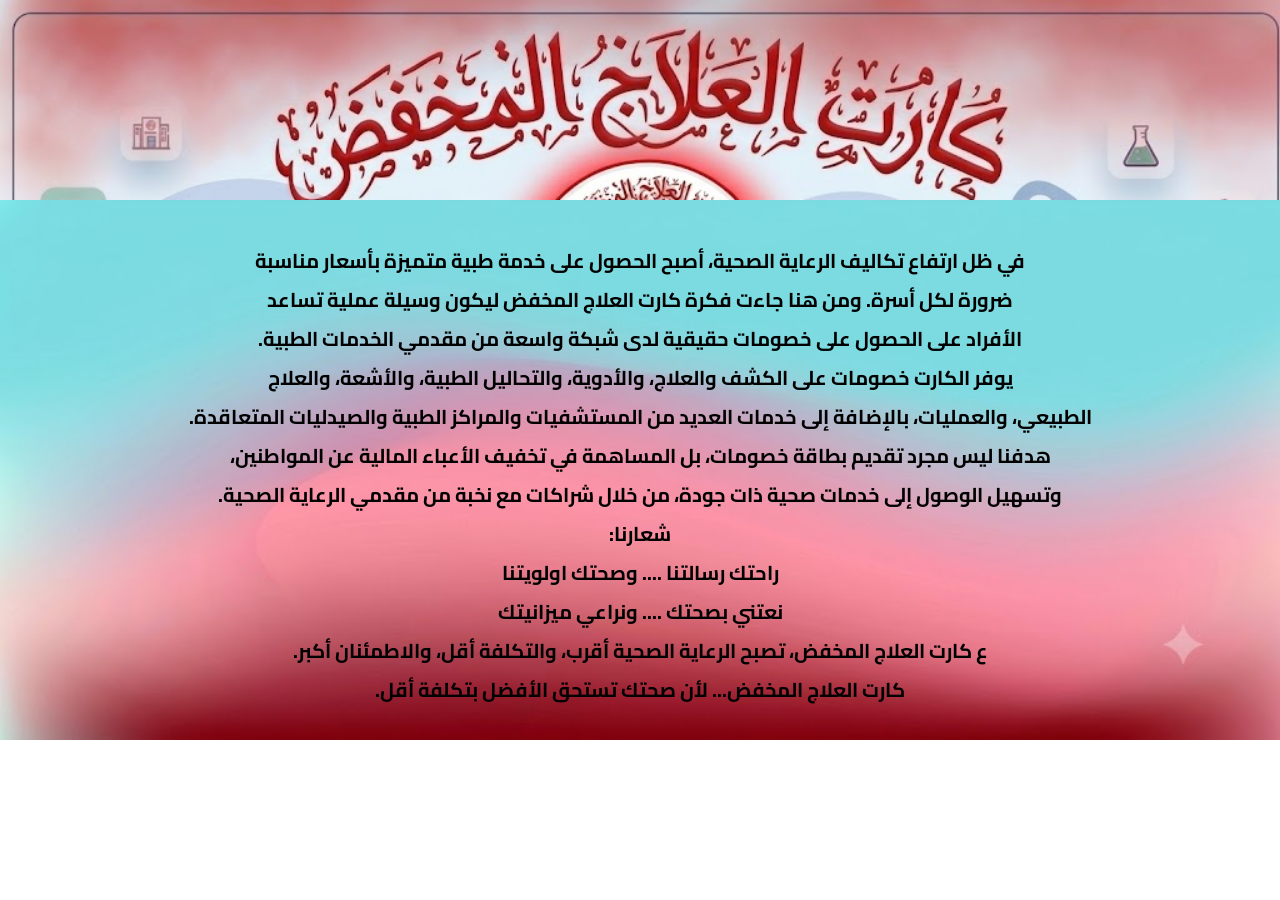
==== index.html @ eeee1537 "first commit" ====
<!DOCTYPE html>
<html lang="ar" dir="rtl">
<head>
    <meta charset="UTF-8">
    <meta name="viewport" content="width=device-width, initial-scale=1.0">
    <title>كارت الصحه</title>
    <link rel="preconnect" href="https://fonts.googleapis.com">
<link rel="preconnect" href="https://fonts.gstatic.com" crossorigin>
<link href="https://fonts.googleapis.com/css2?family=Cairo:wght@200..1000&display=swap" rel="stylesheet">
    <link rel="stylesheet" href="c.css">
   
</head>
<body>
    <section class="s">
      
    </section>
   
    <section class="k">
      <h2>في ظل ارتفاع تكاليف الرعاية الصحية، أصبح الحصول على خدمة طبية متميزة بأسعار مناسبة </h2>
    <h2>ضرورة لكل أسرة. ومن هنا جاءت فكرة كارت العلاج المخفض ليكون وسيلة عملية تساعد </h2>
    <h2>الأفراد على الحصول على خصومات حقيقية لدى شبكة واسعة من مقدمي الخدمات الطبية.</h2>
    <h2>يوفر الكارت خصومات على الكشف والعلاج، والأدوية، والتحاليل الطبية، والأشعة، والعلاج </h2>
    <h2>الطبيعي، والعمليات، بالإضافة إلى خدمات العديد من المستشفيات والمراكز الطبية والصيدليات المتعاقدة.</h2>
    <h2>هدفنا ليس مجرد تقديم بطاقة خصومات، بل المساهمة في تخفيف الأعباء المالية عن المواطنين، </h2>
    <h2>وتسهيل الوصول إلى خدمات صحية ذات جودة، من خلال شراكات مع نخبة من مقدمي الرعاية الصحية.</h2>
    <h2>شعارنا:</h2>
    <h2>راحتك رسالتنا .... وصحتك اولويتنا</h2>
    <h2>نعتني بصحتك .... ونراعي ميزانيتك </h2>
    <h2>ع كارت العلاج المخفض، تصبح الرعاية الصحية أقرب، والتكلفة أقل، والاطمئنان أكبر.</h2>
    <h2>كارت العلاج المخفض... لأن صحتك تستحق الأفضل بتكلفة أقل.</h2>
    </section>
</body>
</html>
---- c.css ----
*{
    margin: 0;
    padding: 0;
}

.s{
    background-image: url(WhatsApp\ Image\ 2026-07-08\ at\ 1.46.19\ PM.jpeg);
    background-size: cover;
    background-repeat: no-repeat;
    height: 200px;
}

.k{
    background-image: url(خلفية\ الموقع.jpg.jpeg);
    height: 500px;
    background-size: cover;
    background-repeat: no-repeat;
    background-position: center;
    padding-top: 40px;
}

h2{
    text-align: center;
    font-size: 20px;
    color: black;
    padding-top: 2px;
}

body {
  font-family: "Cairo", sans-serif;
  font-optical-sizing: auto;
  font-weight: weight;
  font-style: normal;
  font-variation-settings:
    "slnt" 0;
}
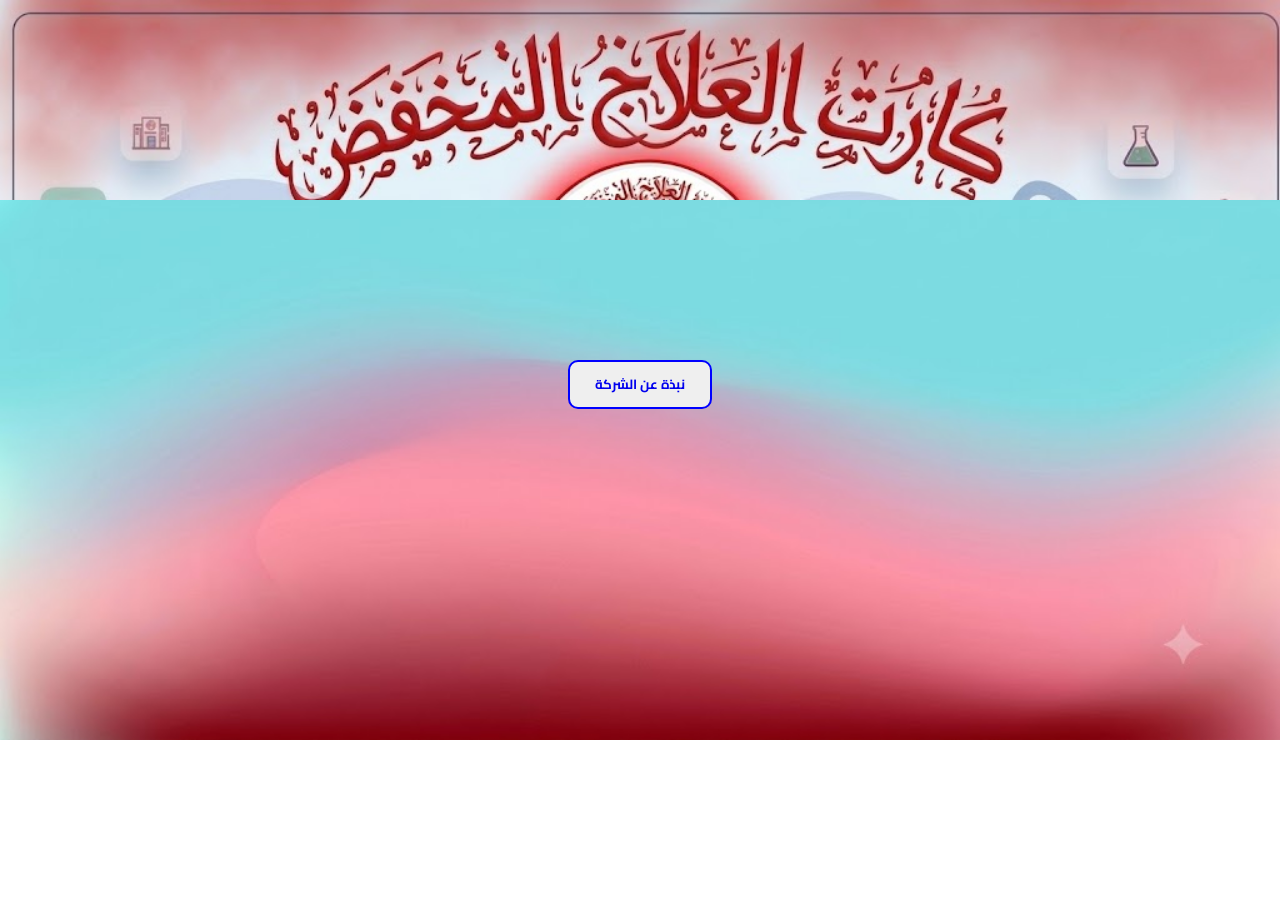
==== commit bb0c784d: "السيسي" ====
--- a/index.html
+++ b/index.html
@@ -3,7 +3,7 @@
 <head>
     <meta charset="UTF-8">
     <meta name="viewport" content="width=device-width, initial-scale=1.0">
-    <title>كارت الصحه</title>
+    <title>كارت العلاج المنخفض</title>
     <link rel="preconnect" href="https://fonts.googleapis.com">
 <link rel="preconnect" href="https://fonts.gstatic.com" crossorigin>
 <link href="https://fonts.googleapis.com/css2?family=Cairo:wght@200..1000&display=swap" rel="stylesheet">
@@ -16,18 +16,11 @@
     </section>
    
     <section class="k">
-      <h2>في ظل ارتفاع تكاليف الرعاية الصحية، أصبح الحصول على خدمة طبية متميزة بأسعار مناسبة </h2>
-    <h2>ضرورة لكل أسرة. ومن هنا جاءت فكرة كارت العلاج المخفض ليكون وسيلة عملية تساعد </h2>
-    <h2>الأفراد على الحصول على خصومات حقيقية لدى شبكة واسعة من مقدمي الخدمات الطبية.</h2>
-    <h2>يوفر الكارت خصومات على الكشف والعلاج، والأدوية، والتحاليل الطبية، والأشعة، والعلاج </h2>
-    <h2>الطبيعي، والعمليات، بالإضافة إلى خدمات العديد من المستشفيات والمراكز الطبية والصيدليات المتعاقدة.</h2>
-    <h2>هدفنا ليس مجرد تقديم بطاقة خصومات، بل المساهمة في تخفيف الأعباء المالية عن المواطنين، </h2>
-    <h2>وتسهيل الوصول إلى خدمات صحية ذات جودة، من خلال شراكات مع نخبة من مقدمي الرعاية الصحية.</h2>
-    <h2>شعارنا:</h2>
-    <h2>راحتك رسالتنا .... وصحتك اولويتنا</h2>
-    <h2>نعتني بصحتك .... ونراعي ميزانيتك </h2>
-    <h2>ع كارت العلاج المخفض، تصبح الرعاية الصحية أقرب، والتكلفة أقل، والاطمئنان أكبر.</h2>
-    <h2>كارت العلاج المخفض... لأن صحتك تستحق الأفضل بتكلفة أقل.</h2>
+        <center>
+       <button>
+       <a href="w.html" target="_blank"> <p class="e">نبذة عن الشركة</p></a>
+       </button>
+    </center>
     </section>
 </body>
 </html>
--- a/c.css
+++ b/c.css
@@ -33,4 +33,33 @@
   font-style: normal;
   font-variation-settings:
     "slnt" 0;
+}
+
+.e{
+padding: 10px 25px;
+transition: all 0.6s ease-in-out;
+}
+
+.e:hover{
+    color: red;
+    transform: scale(1.05);
+}
+
+a{
+    text-decoration: none;
+}
+
+button{
+    align-items: center;
+      font-family: "Cairo", sans-serif;
+  font-optical-sizing: auto;
+  font-weight: 700;
+  font-style: normal;
+  font-variation-settings:
+    "slnt" 0;
+
+    border-radius: 10px;
+    border: 2px solid blue;
+
+    margin-top: 120px;
 }
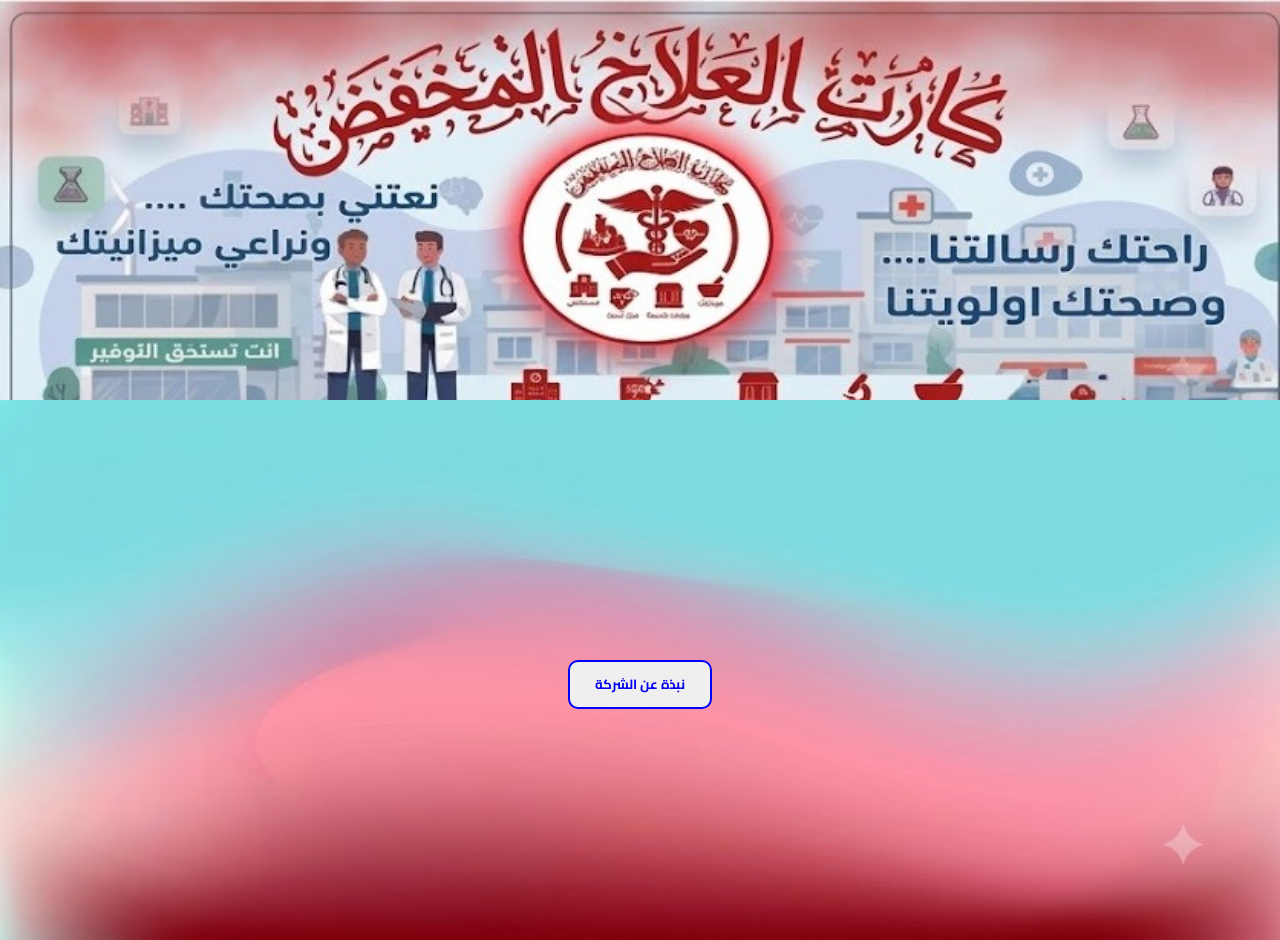
==== commit c29d08d6: "sffg" ====
--- a/index.html
+++ b/index.html
@@ -18,7 +18,7 @@
     <section class="k">
         <center>
        <button>
-       <a href="w.html" target="_blank"> <p class="e">نبذة عن الشركة</p></a>
+       <a href="w.html"> <p class="e">نبذة عن الشركة</p></a>
        </button>
     </center>
     </section>
--- a/c.css
+++ b/c.css
@@ -4,10 +4,10 @@
 }
 
 .s{
-    background-image: url(WhatsApp\ Image\ 2026-07-08\ at\ 1.46.19\ PM.jpeg);
+    background-image: url(WhatsApp\ Image\ 2026-07-08\ at\ 4.00.40\ PM.jpeg);
     background-size: cover;
     background-repeat: no-repeat;
-    height: 200px;
+    height: 400px;
 }
 
 .k{
@@ -61,5 +61,5 @@
     border-radius: 10px;
     border: 2px solid blue;
 
-    margin-top: 120px;
+    margin-top: 220px;
 }
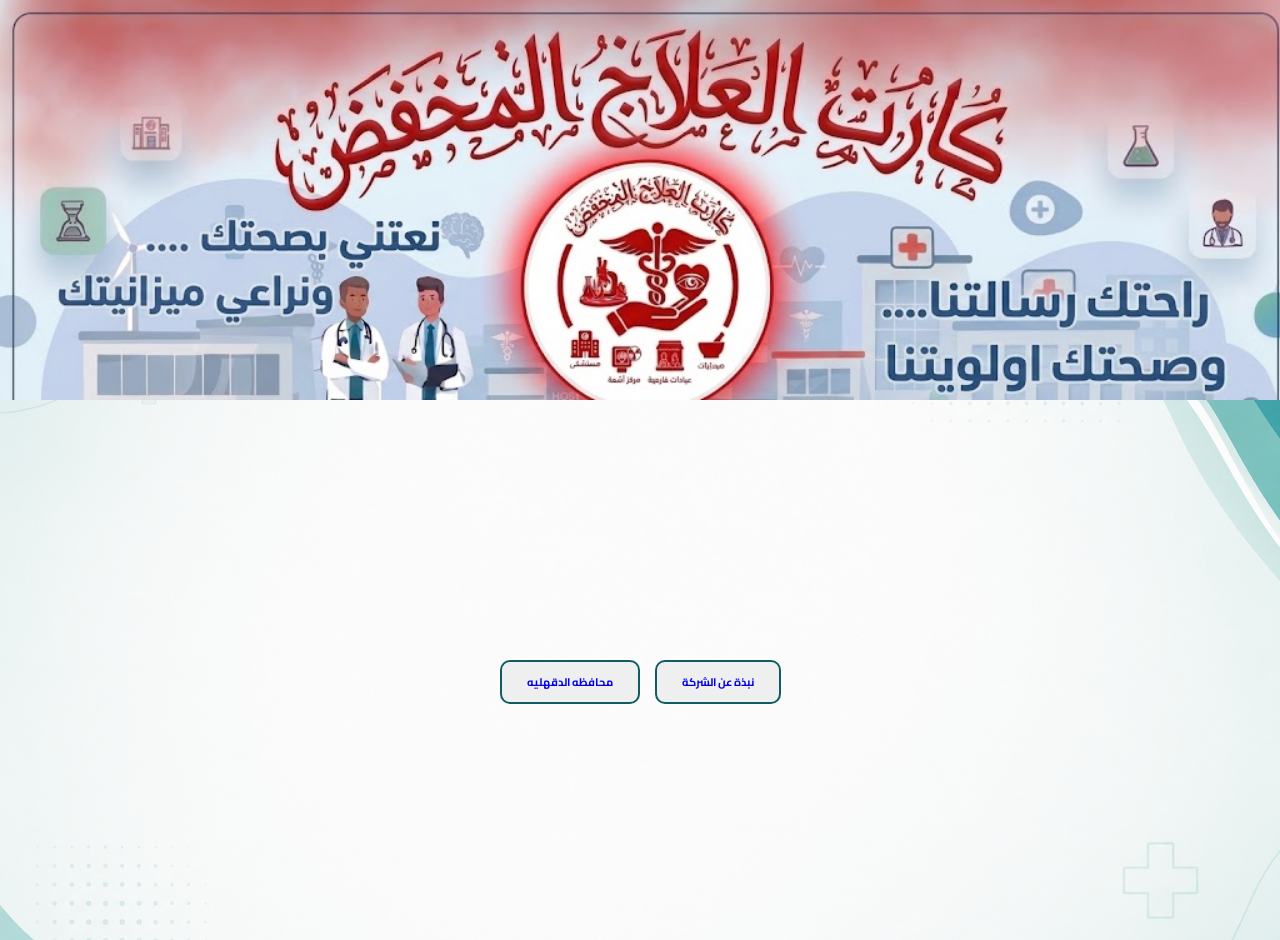
==== commit 681b5367: "fggnh" ====
--- a/index.html
+++ b/index.html
@@ -8,6 +8,7 @@
 <link rel="preconnect" href="https://fonts.gstatic.com" crossorigin>
 <link href="https://fonts.googleapis.com/css2?family=Cairo:wght@200..1000&display=swap" rel="stylesheet">
     <link rel="stylesheet" href="c.css">
+    <link rel="shortcut icon" href="WhatsApp_Image_2026-07-04_at_2.00.04_PM-removebg-preview.png" type="image/x-icon">
    
 </head>
 <body>
@@ -16,11 +17,15 @@
     </section>
    
     <section class="k">
-        <center>
+        <section class="aa">
+
        <button>
        <a href="w.html"> <p class="e">نبذة عن الشركة</p></a>
        </button>
-    </center>
+         <button>
+       <a href="ff.html"> <p class="e">محافظه الدقهليه</p></a>
+       </button>
+    </section>
     </section>
 </body>
 </html>
--- a/c.css
+++ b/c.css
@@ -4,19 +4,55 @@
 }
 
 .s{
-    background-image: url(WhatsApp\ Image\ 2026-07-08\ at\ 4.00.40\ PM.jpeg);
+    background-image: url(WhatsApp\ Image\ 2026-07-08\ at\ 1.46.19\ PM.jpeg);
     background-size: cover;
     background-repeat: no-repeat;
     height: 400px;
 }
 
+nav{
+    padding: 10px 15px;
+    
+    background: #0F5C63;
+    display: flex;
+    align-items: center;
+    
+    justify-content: space-between;
+    box-shadow: 0 4px 12px rgba(0,0,0,.15);
+    
+}
+
+.ggh{
+transition: all 0.6s ease-in-out;
+color: white;
+}
+
+ul{
+    list-style: none;
+    display: flex;
+    gap: 40px;
+    
+}
+
+.ggh:hover{
+    color: red;
+    transform: scale(1.05);
+}
+
 .k{
-    background-image: url(خلفية\ الموقع.jpg.jpeg);
+    background-image: url(ChatGPT\ Image\ 9\ يوليو\ 2026،\ 04_02_59\ م.png);
     height: 500px;
     background-size: cover;
     background-repeat: no-repeat;
     background-position: center;
     padding-top: 40px;
+}
+
+.aa{
+    justify-content: center;
+    display: flex;
+    
+    gap: 15px;
 }
 
 h2{
@@ -43,6 +79,7 @@
 .e:hover{
     color: red;
     transform: scale(1.05);
+    
 }
 
 a{
@@ -57,9 +94,9 @@
   font-style: normal;
   font-variation-settings:
     "slnt" 0;
-
+    font-size: 11px;
     border-radius: 10px;
-    border: 2px solid blue;
+    border: 2px solid #0F5C63;
 
     margin-top: 220px;
 }
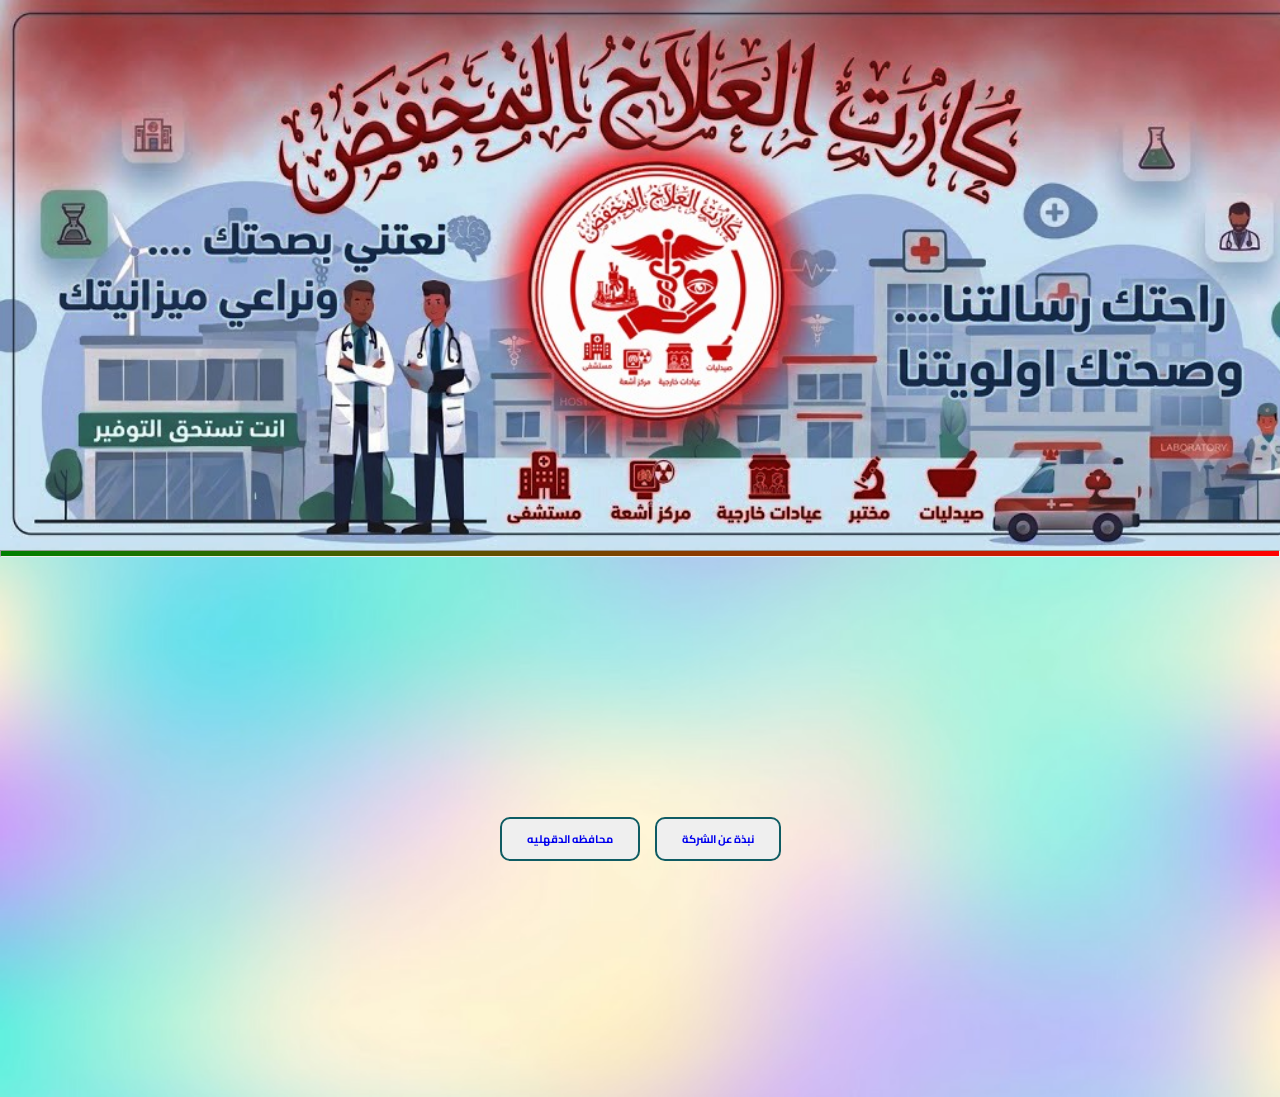
==== commit 8aa1328f: "fffggtg" ====
--- a/index.html
+++ b/index.html
@@ -15,6 +15,7 @@
     <section class="s">
       
     </section>
+    <hr class="popo">
    
     <section class="k">
         <section class="aa">
--- a/c.css
+++ b/c.css
@@ -4,10 +4,10 @@
 }
 
 .s{
-    background-image: url(WhatsApp\ Image\ 2026-07-08\ at\ 1.46.19\ PM.jpeg);
+    background-image: url(WhatsApp\ Image\ 2026-07-09\ at\ 5.29.59\ PM.jpeg);
     background-size: cover;
     background-repeat: no-repeat;
-    height: 400px;
+    height: 550px;
 }
 
 nav{
@@ -40,7 +40,7 @@
 }
 
 .k{
-    background-image: url(ChatGPT\ Image\ 9\ يوليو\ 2026،\ 04_02_59\ م.png);
+    background-image: url(WhatsApp\ Image\ 2026-07-09\ at\ 5.32.21\ PM.jpeg);
     height: 500px;
     background-size: cover;
     background-repeat: no-repeat;
@@ -99,4 +99,22 @@
     border: 2px solid #0F5C63;
 
     margin-top: 220px;
+}
+
+.ff {
+    margin-top: 5px;
+    justify-content: center;
+
+}
+
+.l{
+    display: grid;
+    grid-template-columns: repeat(3,1fr);
+    gap: 25px;
+    margin-top: 135px;
+}
+
+.popo{
+    background:linear-gradient(to left, red, green);
+    height: 5px;
 }
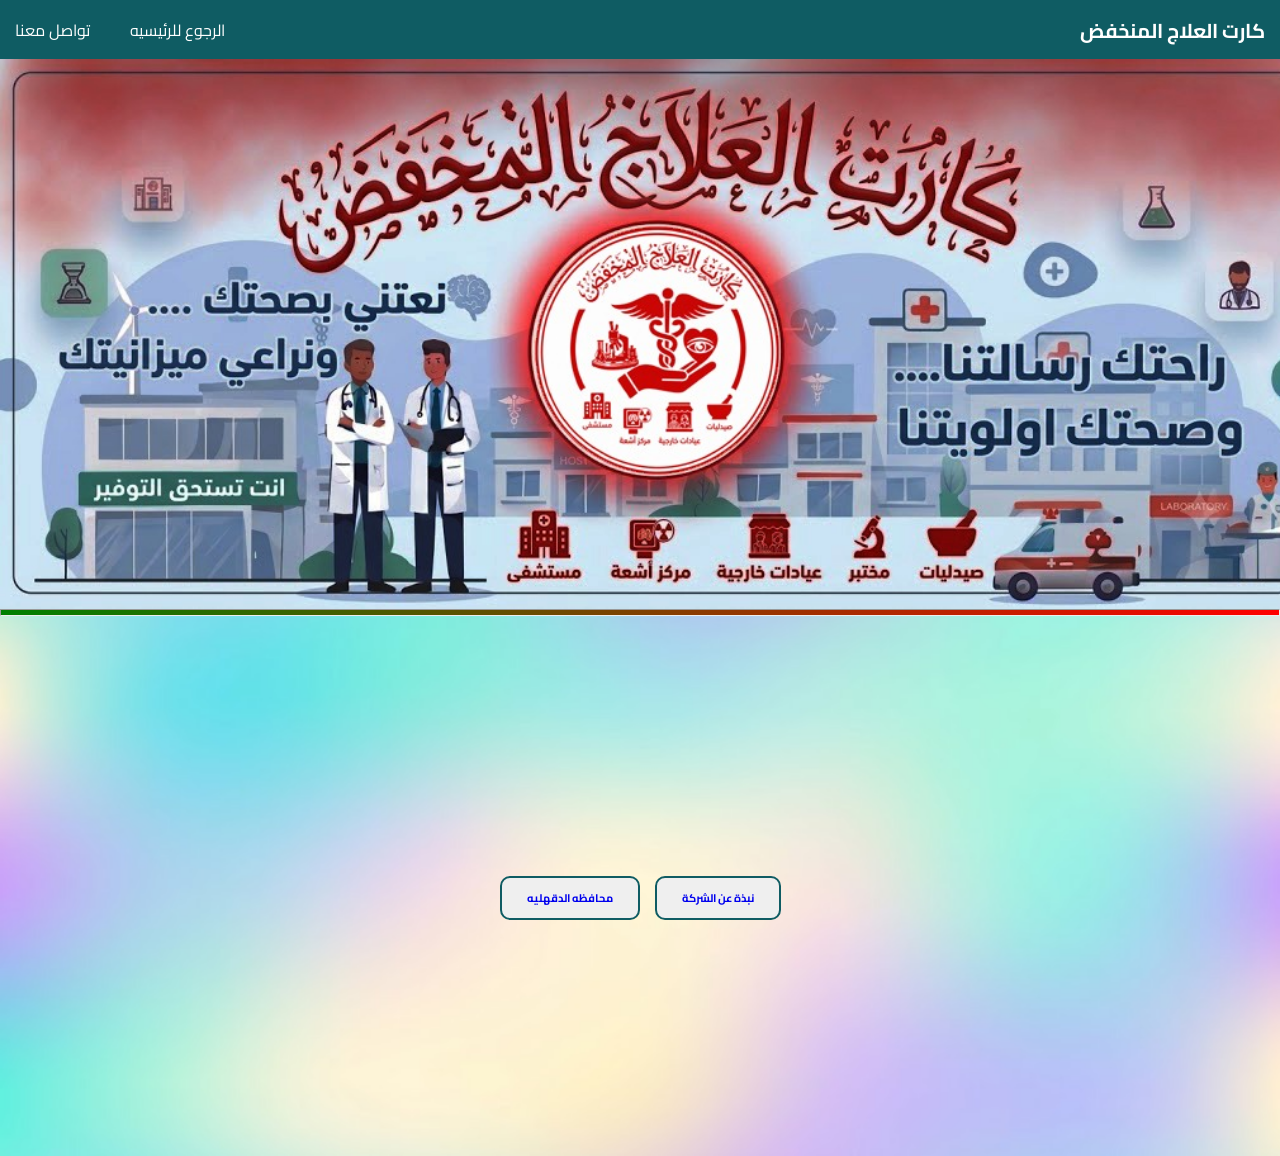
==== commit a550ca03: "adham" ====
--- a/index.html
+++ b/index.html
@@ -11,13 +11,22 @@
     <link rel="shortcut icon" href="WhatsApp_Image_2026-07-04_at_2.00.04_PM-removebg-preview.png" type="image/x-icon">
    
 </head>
+<header>
+     <nav>
+        <h2 style="color: white;">كارت العلاج المنخفض</h2>
+        <ul>
+            <li><a class="ggh" href="#ssd" >الرجوع للرئيسيه</a></li>
+            <li><a class="ggh" href="">تواصل معنا</a></li>
+        </ul>
+    </nav>
+</header>
 <body>
     <section class="s">
       
     </section>
     <hr class="popo">
    
-    <section class="k">
+    <section class="k" id="ssd">
         <section class="aa">
 
        <button>
--- a/c.css
+++ b/c.css
@@ -36,7 +36,7 @@
 
 .ggh:hover{
     color: red;
-    transform: scale(1.05);
+    /* transform: scale(1.05); */
 }
 
 .k{
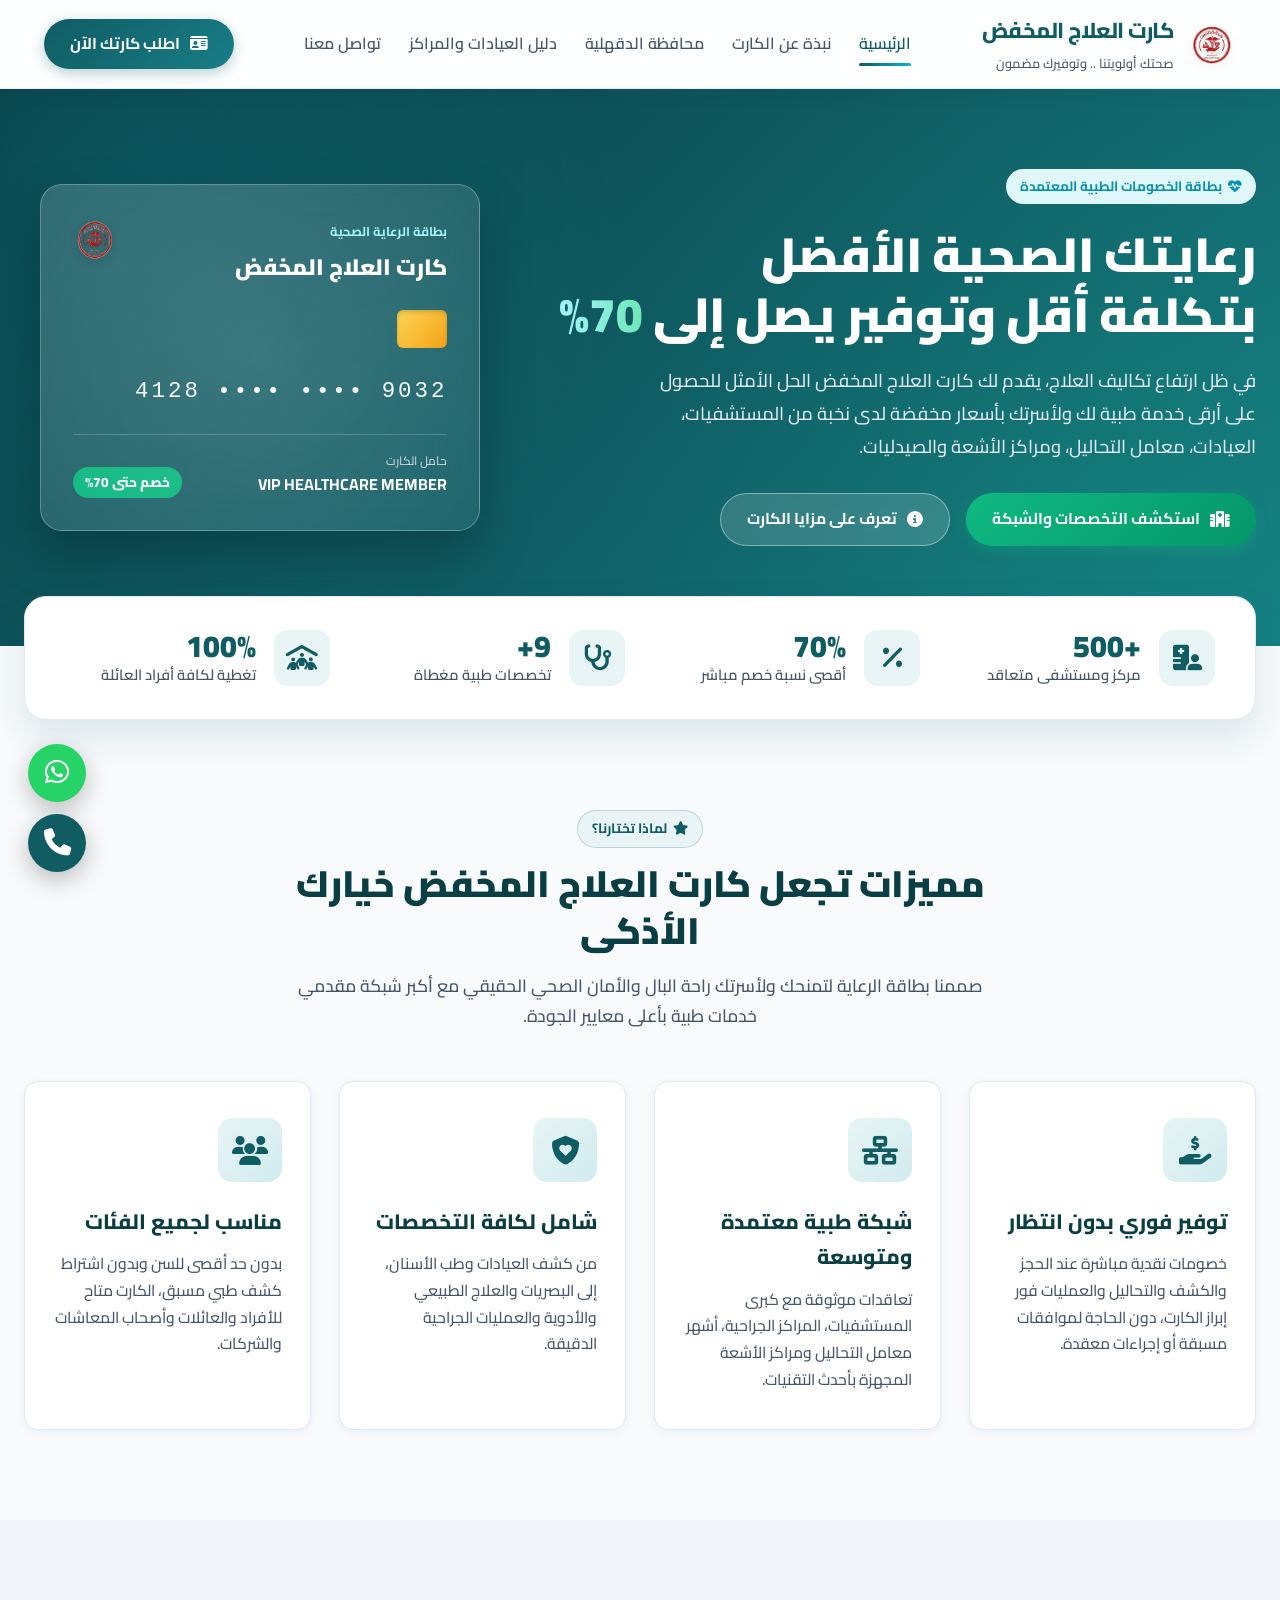
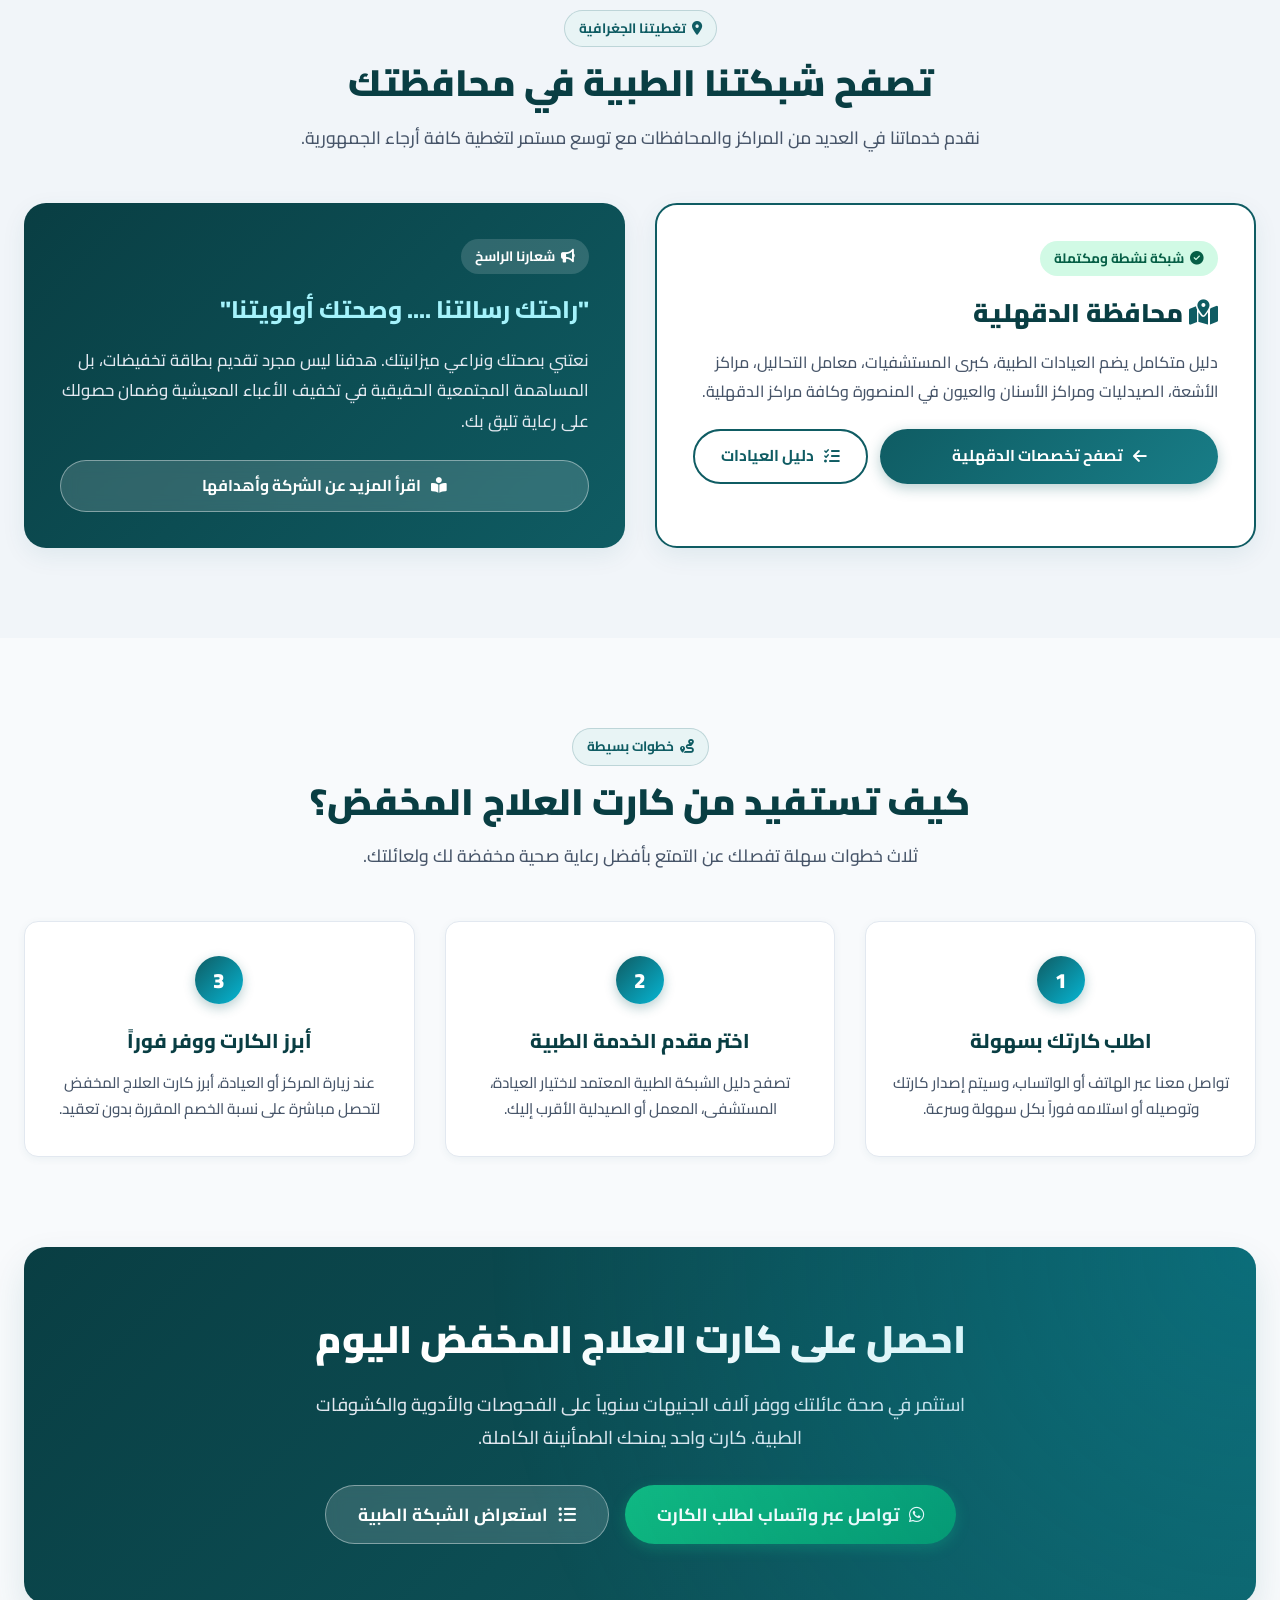
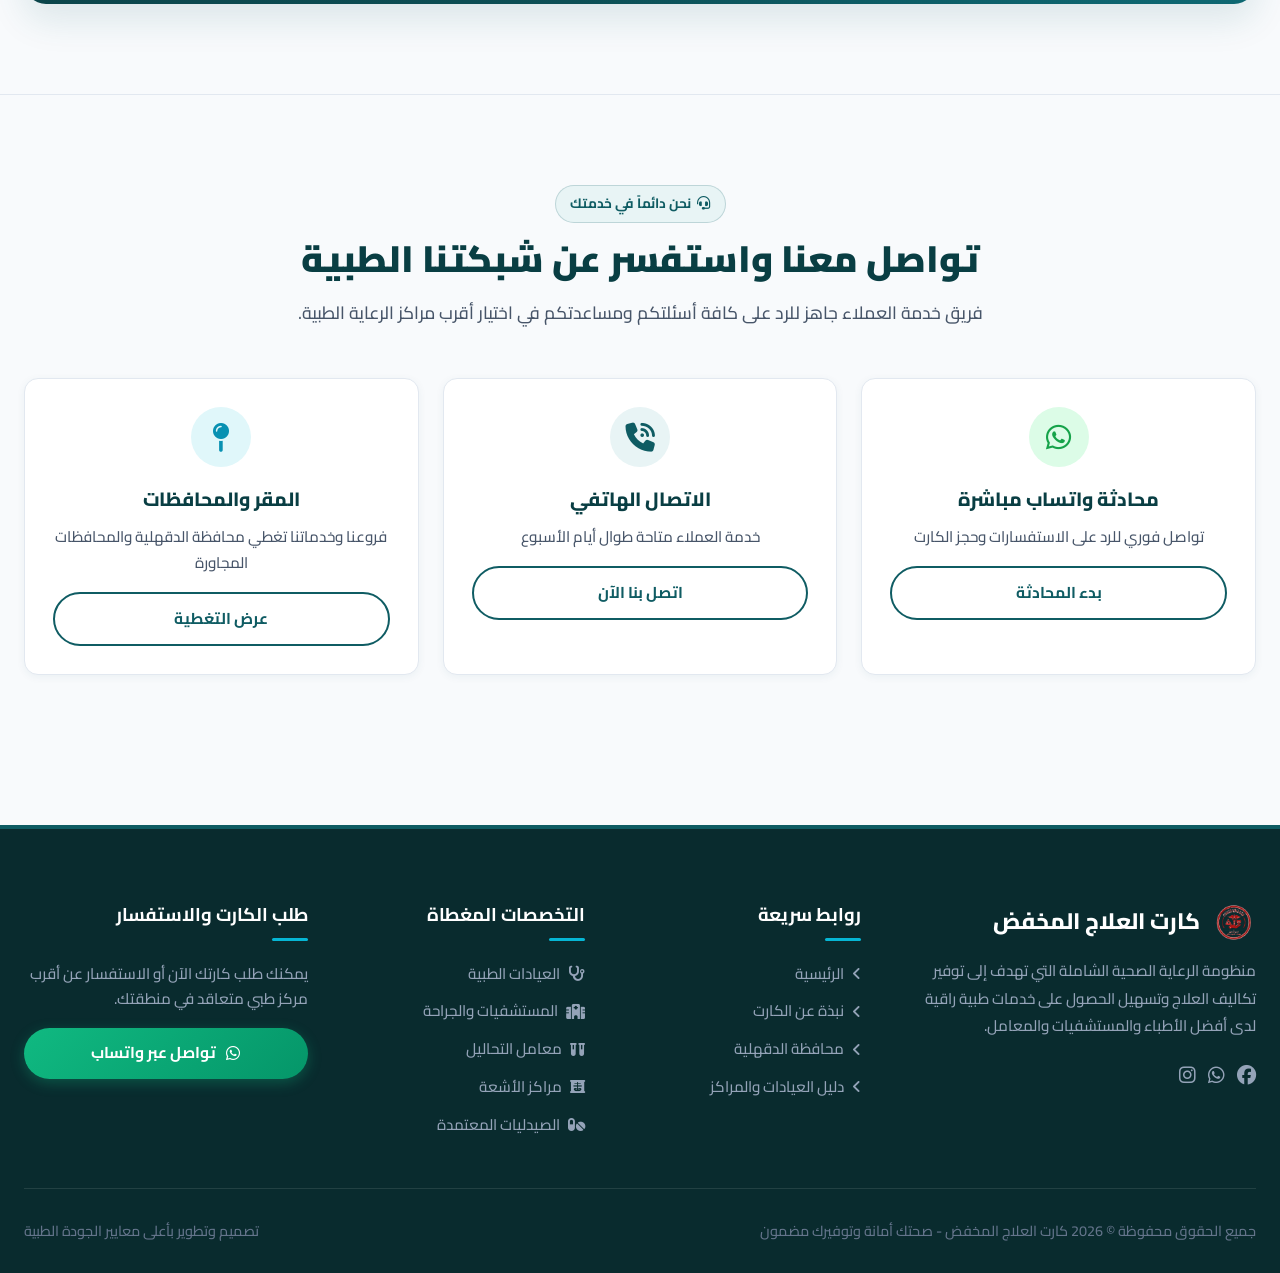
==== commit 9a813607: "SAD" ====
--- a/index.html
+++ b/index.html
@@ -3,39 +3,397 @@
 <head>
     <meta charset="UTF-8">
     <meta name="viewport" content="width=device-width, initial-scale=1.0">
-    <title>كارت العلاج المنخفض</title>
+    <title>كارت العلاج المخفض | بطاقة الخصومات والرعاية الطبية الشاملة</title>
+    <meta name="description" content="كارت العلاج المخفض يوفر لك ولأسرتك خصومات طبية حقيقية تصل إلى 70% في المستشفيات والعيادات ومعامل التحاليل ومراكز الأشعة والصيدليات.">
+    
+    <!-- Google Fonts: Cairo -->
     <link rel="preconnect" href="https://fonts.googleapis.com">
-<link rel="preconnect" href="https://fonts.gstatic.com" crossorigin>
-<link href="https://fonts.googleapis.com/css2?family=Cairo:wght@200..1000&display=swap" rel="stylesheet">
+    <link rel="preconnect" href="https://fonts.gstatic.com" crossorigin>
+    <link href="https://fonts.googleapis.com/css2?family=Cairo:wght@400;500;600;700;800;900&display=swap" rel="stylesheet">
+    
+    <!-- Font Awesome Icons -->
+    <link rel="stylesheet" href="https://cdnjs.cloudflare.com/ajax/libs/font-awesome/6.5.1/css/all.min.css">
+    
+    <!-- Custom Design System -->
     <link rel="stylesheet" href="c.css">
-    <link rel="shortcut icon" href="WhatsApp_Image_2026-07-04_at_2.00.04_PM-removebg-preview.png" type="image/x-icon">
-   
+    <link rel="shortcut icon" href="WhatsApp_Image_2026-07-04_at_2.00.04_PM-removebg-preview.png" type="image/png">
 </head>
-<header>
-     <nav>
-        <h2 style="color: white;">كارت العلاج المنخفض</h2>
-        <ul>
-            <li><a class="ggh" href="#ssd" >الرجوع للرئيسيه</a></li>
-            <li><a class="ggh" href="">تواصل معنا</a></li>
-        </ul>
-    </nav>
-</header>
 <body>
-    <section class="s">
-      
-    </section>
-    <hr class="popo">
-   
-    <section class="k" id="ssd">
-        <section class="aa">
-
-       <button>
-       <a href="w.html"> <p class="e">نبذة عن الشركة</p></a>
-       </button>
-         <button>
-       <a href="ff.html"> <p class="e">محافظه الدقهليه</p></a>
-       </button>
-    </section>
-    </section>
+
+    <!-- Header & Navigation -->
+    <header>
+        <nav>
+            <a href="index.html" class="brand-wrapper">
+                <img src="WhatsApp_Image_2026-07-04_at_2.00.04_PM-removebg-preview.png" alt="شعار كارت العلاج المخفض" class="brand-logo">
+                <div>
+                    <h1 class="brand-title">كارت العلاج المخفض</h1>
+                    <span class="brand-subtitle">صحتك أولويتنا .. وتوفيرك مضمون</span>
+                </div>
+            </a>
+            
+            <ul class="nav-links">
+                <li><a class="nav-link active" href="index.html">الرئيسية</a></li>
+                <li><a class="nav-link" href="w.html">نبذة عن الكارت</a></li>
+                <li><a class="nav-link" href="ff.html">محافظة الدقهلية</a></li>
+                <li><a class="nav-link" href="rr.html">دليل العيادات والمراكز</a></li>
+                <li><a class="nav-link" href="#contact">تواصل معنا</a></li>
+            </ul>
+
+            <div class="nav-actions">
+                <a href="#order" class="btn btn-primary">
+                    <i class="fa-solid fa-id-card"></i> اطلب كارتك الآن
+                </a>
+            </div>
+        </nav>
+    </header>
+
+    <!-- Hero Section -->
+    <section class="hero-section">
+        <div class="hero-container">
+            <div class="hero-content">
+                <span class="badge badge-accent">
+                    <i class="fa-solid fa-heart-pulse"></i> بطاقة الخصومات الطبية المعتمدة
+                </span>
+                <h1 class="hero-title">
+                    رعايتك الصحية الأفضل<br>
+                    بتكلفة أقل وتوفير يصل إلى <span>70%</span>
+                </h1>
+                <p class="hero-desc">
+                    في ظل ارتفاع تكاليف العلاج، يقدم لك كارت العلاج المخفض الحل الأمثل للحصول على أرقى خدمة طبية لك ولأسرتك بأسعار مخفضة لدى نخبة من المستشفيات، العيادات، معامل التحاليل، ومراكز الأشعة والصيدليات.
+                </p>
+                <div class="hero-actions">
+                    <a href="ff.html" class="btn btn-accent">
+                        <i class="fa-solid fa-hospital"></i> استكشف التخصصات والشبكة
+                    </a>
+                    <a href="w.html" class="btn btn-outline-light">
+                        <i class="fa-solid fa-circle-info"></i> تعرف على مزايا الكارت
+                    </a>
+                </div>
+            </div>
+
+            <!-- Card Visual Mockup -->
+            <div class="hero-card-preview">
+                <div class="card-mockup">
+                    <div class="card-mockup-header">
+                        <div>
+                            <span style="font-size: 0.8rem; color: #A5F3FC; font-weight: 700;">بطاقة الرعاية الصحية</span>
+                            <h3 style="font-size: 1.4rem; color: #FFFFFF; font-weight: 900; margin-top: 4px;">كارت العلاج المخفض</h3>
+                        </div>
+                        <img src="WhatsApp_Image_2026-07-04_at_2.00.04_PM-removebg-preview.png" style="width: 44px; height: 44px; filter: drop-shadow(0 2px 4px rgba(0,0,0,0.2));" alt="Logo">
+                    </div>
+                    <div class="card-chip"></div>
+                    <div class="card-mockup-number">
+                        <span>4128</span> <span>••••</span> <span>••••</span> <span>9032</span>
+                    </div>
+                    <div class="card-mockup-footer">
+                        <div>
+                            <span style="font-size: 0.75rem; color: #CBD5E1; display: block;">حامل الكارت</span>
+                            <span class="card-holder-name">VIP HEALTHCARE MEMBER</span>
+                        </div>
+                        <span class="card-discount-tag">خصم حتى 70%</span>
+                    </div>
+                </div>
+            </div>
+        </div>
+    </section>
+
+    <!-- Stats Banner -->
+    <section class="stats-section">
+        <div class="stats-container">
+            <div class="stat-item">
+                <div class="stat-icon"><i class="fa-solid fa-hospital-user"></i></div>
+                <div>
+                    <div class="stat-number">+500</div>
+                    <div class="stat-label">مركز ومستشفى متعاقد</div>
+                </div>
+            </div>
+            <div class="stat-item">
+                <div class="stat-icon"><i class="fa-solid fa-percent"></i></div>
+                <div>
+                    <div class="stat-number">70%</div>
+                    <div class="stat-label">أقصى نسبة خصم مباشر</div>
+                </div>
+            </div>
+            <div class="stat-item">
+                <div class="stat-icon"><i class="fa-solid fa-stethoscope"></i></div>
+                <div>
+                    <div class="stat-number">9+</div>
+                    <div class="stat-label">تخصصات طبية مغطاة</div>
+                </div>
+            </div>
+            <div class="stat-item">
+                <div class="stat-icon"><i class="fa-solid fa-people-roof"></i></div>
+                <div>
+                    <div class="stat-number">100%</div>
+                    <div class="stat-label">تغطية لكافة أفراد العائلة</div>
+                </div>
+            </div>
+        </div>
+    </section>
+
+    <!-- Features Section -->
+    <section class="section">
+        <div class="section-container">
+            <div class="section-header">
+                <span class="badge badge-teal"><i class="fa-solid fa-star"></i> لماذا تختارنا؟</span>
+                <h2 class="section-title">مميزات تجعل كارت العلاج المخفض خيارك الأذكى</h2>
+                <p class="section-subtitle">
+                    صممنا بطاقة الرعاية لتمنحك ولأسرتك راحة البال والأمان الصحي الحقيقي مع أكبر شبكة مقدمي خدمات طبية بأعلى معايير الجودة.
+                </p>
+            </div>
+
+            <div class="features-grid">
+                <div class="feature-card">
+                    <div class="feature-icon-wrapper"><i class="fa-solid fa-hand-holding-dollar"></i></div>
+                    <h3 class="feature-card-title">توفير فوري بدون انتظار</h3>
+                    <p class="feature-card-desc">
+                        خصومات نقدية مباشرة عند الحجز والكشف والتحاليل والعمليات فور إبراز الكارت، دون الحاجة لموافقات مسبقة أو إجراءات معقدة.
+                    </p>
+                </div>
+
+                <div class="feature-card">
+                    <div class="feature-icon-wrapper"><i class="fa-solid fa-network-wired"></i></div>
+                    <h3 class="feature-card-title">شبكة طبية معتمدة ومتوسعة</h3>
+                    <p class="feature-card-desc">
+                        تعاقدات موثوقة مع كبرى المستشفيات، المراكز الجراحية، أشهر معامل التحاليل ومراكز الأشعة المجهزة بأحدث التقنيات.
+                    </p>
+                </div>
+
+                <div class="feature-card">
+                    <div class="feature-icon-wrapper"><i class="fa-solid fa-shield-heart"></i></div>
+                    <h3 class="feature-card-title">شامل لكافة التخصصات</h3>
+                    <p class="feature-card-desc">
+                        من كشف العيادات وطب الأسنان، إلى البصريات والعلاج الطبيعي والأدوية والعمليات الجراحية الدقيقة.
+                    </p>
+                </div>
+
+                <div class="feature-card">
+                    <div class="feature-icon-wrapper"><i class="fa-solid fa-users"></i></div>
+                    <h3 class="feature-card-title">مناسب لجميع الفئات</h3>
+                    <p class="feature-card-desc">
+                        بدون حد أقصى للسن وبدون اشتراط كشف طبي مسبق، الكارت متاح للأفراد والعائلات وأصحاب المعاشات والشركات.
+                    </p>
+                </div>
+            </div>
+        </div>
+    </section>
+
+    <!-- Network / Governorate Section -->
+    <section class="section" style="background-color: #F1F5F9;">
+        <div class="section-container">
+            <div class="section-header">
+                <span class="badge badge-teal"><i class="fa-solid fa-location-dot"></i> تغطيتنا الجغرافية</span>
+                <h2 class="section-title">تصفح شبكتنا الطبية في محافظتك</h2>
+                <p class="section-subtitle">نقدم خدماتنا في العديد من المراكز والمحافظات مع توسع مستمر لتغطية كافة أرجاء الجمهورية.</p>
+            </div>
+
+            <div style="display: grid; grid-template-columns: repeat(auto-fit, minmax(320px, 1fr)); gap: 30px;">
+                <!-- Dakahlia Governorate Active Card -->
+                <div style="background: white; border-radius: var(--radius-lg); padding: 36px; border: 2px solid var(--primary); box-shadow: var(--shadow-md); position: relative;">
+                    <span class="badge badge-green" style="margin-bottom: 16px;"><i class="fa-solid fa-circle-check"></i> شبكة نشطة ومكتملة</span>
+                    <h3 style="font-size: 1.6rem; font-weight: 900; color: var(--primary-dark); margin-bottom: 12px;">
+                        <i class="fa-solid fa-map-location-dot" style="color: var(--primary);"></i> محافظة الدقهلية
+                    </h3>
+                    <p style="color: var(--text-secondary); margin-bottom: 24px; line-height: 1.8;">
+                        دليل متكامل يضم العيادات الطبية، كبرى المستشفيات، معامل التحاليل، مراكز الأشعة، الصيدليات ومراكز الأسنان والعيون في المنصورة وكافة مراكز الدقهلية.
+                    </p>
+                    <div style="display: flex; gap: 12px; flex-wrap: wrap;">
+                        <a href="ff.html" class="btn btn-primary" style="flex: 1;">
+                            <i class="fa-solid fa-arrow-left"></i> تصفح تخصصات الدقهلية
+                        </a>
+                        <a href="rr.html" class="btn btn-secondary">
+                            <i class="fa-solid fa-list-check"></i> دليل العيادات
+                        </a>
+                    </div>
+                </div>
+
+                <!-- Company Mission Quote Card -->
+                <div style="background: linear-gradient(135deg, var(--primary-dark), var(--primary)); color: white; border-radius: var(--radius-lg); padding: 36px; box-shadow: var(--shadow-md); display: flex; flex-direction: column; justify-content: space-between;">
+                    <div>
+                        <span class="badge badge-teal" style="background: rgba(255,255,255,0.15); color: white; border: none; margin-bottom: 16px;">
+                            <i class="fa-solid fa-bullhorn"></i> شعارنا الراسخ
+                        </span>
+                        <h3 style="font-size: 1.5rem; font-weight: 800; color: #A5F3FC; margin-bottom: 14px;">
+                            "راحتك رسالتنا .... وصحتك أولويتنا"
+                        </h3>
+                        <p style="color: #E2E8F0; font-size: 1.05rem; line-height: 1.8;">
+                            نعتني بصحتك ونراعي ميزانيتك. هدفنا ليس مجرد تقديم بطاقة تخفيضات، بل المساهمة المجتمعية الحقيقية في تخفيف الأعباء المعيشية وضمان حصولك على رعاية تليق بك.
+                        </p>
+                    </div>
+                    <div style="margin-top: 24px;">
+                        <a href="w.html" class="btn btn-outline-light" style="width: 100%;">
+                            <i class="fa-solid fa-book-open-reader"></i> اقرأ المزيد عن الشركة وأهدافها
+                        </a>
+                    </div>
+                </div>
+            </div>
+        </div>
+    </section>
+
+    <!-- How It Works Section -->
+    <section class="section">
+        <div class="section-container">
+            <div class="section-header">
+                <span class="badge badge-teal"><i class="fa-solid fa-route"></i> خطوات بسيطة</span>
+                <h2 class="section-title">كيف تستفيد من كارت العلاج المخفض؟</h2>
+                <p class="section-subtitle">ثلاث خطوات سهلة تفصلك عن التمتع بأفضل رعاية صحية مخفضة لك ولعائلتك.</p>
+            </div>
+
+            <div class="steps-grid">
+                <div class="step-card">
+                    <div class="step-badge">1</div>
+                    <h3 class="step-title">اطلب كارتك بسهولة</h3>
+                    <p class="step-desc">تواصل معنا عبر الهاتف أو الواتساب، وسيتم إصدار كارتك وتوصيله أو استلامه فوراً بكل سهولة وسرعة.</p>
+                </div>
+
+                <div class="step-card">
+                    <div class="step-badge">2</div>
+                    <h3 class="step-title">اختر مقدم الخدمة الطبية</h3>
+                    <p class="step-desc">تصفح دليل الشبكة الطبية المعتمد لاختيار العيادة، المستشفى، المعمل أو الصيدلية الأقرب إليك.</p>
+                </div>
+
+                <div class="step-card">
+                    <div class="step-badge">3</div>
+                    <h3 class="step-title">أبرز الكارت ووفر فوراً</h3>
+                    <p class="step-desc">عند زيارة المركز أو العيادة، أبرز كارت العلاج المخفض لتحصل مباشرة على نسبة الخصم المقررة بدون تعقيد.</p>
+                </div>
+            </div>
+        </div>
+    </section>
+
+    <!-- Call to Action Banner -->
+    <section class="section" id="order" style="padding-top: 0;">
+        <div class="section-container">
+            <div class="cta-banner">
+                <h2 class="cta-title">احصل على كارت العلاج المخفض اليوم</h2>
+                <p class="cta-desc">
+                    استثمر في صحة عائلتك ووفر آلاف الجنيهات سنوياً على الفحوصات والأدوية والكشوفات الطبية. كارت واحد يمنحك الطمأنينة الكاملة.
+                </p>
+                <div class="cta-buttons">
+                    <a href="https://wa.me/201000000000?text=مرحباً،%20أود%20الاستفسار%20عن%20طلب%20كارت%20العلاج%20المخفض" target="_blank" class="btn btn-accent" style="font-size: 1.1rem; padding: 14px 32px;">
+                        <i class="fa-brands fa-whatsapp"></i> تواصل عبر واتساب لطلب الكارت
+                    </a>
+                    <a href="ff.html" class="btn btn-outline-light" style="font-size: 1.1rem; padding: 14px 32px;">
+                        <i class="fa-solid fa-list-ul"></i> استعراض الشبكة الطبية
+                    </a>
+                </div>
+            </div>
+        </div>
+    </section>
+
+    <!-- Contact & Info Section -->
+    <section class="section" id="contact" style="background: #F8FAFC; border-top: 1px solid var(--border-light);">
+        <div class="section-container">
+            <div class="section-header">
+                <span class="badge badge-teal"><i class="fa-solid fa-headset"></i> نحن دائماً في خدمتك</span>
+                <h2 class="section-title">تواصل معنا واستفسر عن شبكتنا الطبية</h2>
+                <p class="section-subtitle">فريق خدمة العملاء جاهز للرد على كافة أسئلتكم ومساعدتكم في اختيار أقرب مراكز الرعاية الطبية.</p>
+            </div>
+
+            <div style="display: grid; grid-template-columns: repeat(auto-fit, minmax(260px, 1fr)); gap: 24px;">
+                <div style="background: white; padding: 28px; border-radius: var(--radius-md); text-align: center; border: 1px solid var(--border-light); box-shadow: var(--shadow-sm);">
+                    <div style="width: 60px; height: 60px; border-radius: var(--radius-full); background: #DCFCE7; color: #16A34A; display: flex; align-items: center; justify-content: center; font-size: 1.8rem; margin: 0 auto 16px;">
+                        <i class="fa-brands fa-whatsapp"></i>
+                    </div>
+                    <h4 style="font-size: 1.2rem; font-weight: 800; color: var(--primary-dark); margin-bottom: 8px;">محادثة واتساب مباشرة</h4>
+                    <p style="color: var(--text-secondary); margin-bottom: 16px; font-size: 0.95rem;">تواصل فوري للرد على الاستفسارات وحجز الكارت</p>
+                    <a href="https://wa.me/201000000000" target="_blank" class="btn btn-secondary" style="width: 100%;">
+                        بدء المحادثة
+                    </a>
+                </div>
+
+                <div style="background: white; padding: 28px; border-radius: var(--radius-md); text-align: center; border: 1px solid var(--border-light); box-shadow: var(--shadow-sm);">
+                    <div style="width: 60px; height: 60px; border-radius: var(--radius-full); background: var(--primary-surface); color: var(--primary); display: flex; align-items: center; justify-content: center; font-size: 1.8rem; margin: 0 auto 16px;">
+                        <i class="fa-solid fa-phone-volume"></i>
+                    </div>
+                    <h4 style="font-size: 1.2rem; font-weight: 800; color: var(--primary-dark); margin-bottom: 8px;">الاتصال الهاتفي</h4>
+                    <p style="color: var(--text-secondary); margin-bottom: 16px; font-size: 0.95rem;">خدمة العملاء متاحة طوال أيام الأسبوع</p>
+                    <a href="tel:01000000000" class="btn btn-secondary" style="width: 100%;">
+                        اتصل بنا الآن
+                    </a>
+                </div>
+
+                <div style="background: white; padding: 28px; border-radius: var(--radius-md); text-align: center; border: 1px solid var(--border-light); box-shadow: var(--shadow-sm);">
+                    <div style="width: 60px; height: 60px; border-radius: var(--radius-full); background: var(--accent-light); color: var(--accent-hover); display: flex; align-items: center; justify-content: center; font-size: 1.8rem; margin: 0 auto 16px;">
+                        <i class="fa-solid fa-map-pin"></i>
+                    </div>
+                    <h4 style="font-size: 1.2rem; font-weight: 800; color: var(--primary-dark); margin-bottom: 8px;">المقر والمحافظات</h4>
+                    <p style="color: var(--text-secondary); margin-bottom: 16px; font-size: 0.95rem;">فروعنا وخدماتنا تغطي محافظة الدقهلية والمحافظات المجاورة</p>
+                    <a href="ff.html" class="btn btn-secondary" style="width: 100%;">
+                        عرض التغطية
+                    </a>
+                </div>
+            </div>
+        </div>
+    </section>
+
+    <!-- Footer -->
+    <footer>
+        <div class="footer-container">
+            <div class="footer-brand">
+                <div style="display: flex; align-items: center; gap: 12px; margin-bottom: 14px;">
+                    <img src="WhatsApp_Image_2026-07-04_at_2.00.04_PM-removebg-preview.png" style="width: 44px; height: 44px; object-fit: contain;" alt="Logo">
+                    <h3 style="margin: 0;">كارت العلاج المخفض</h3>
+                </div>
+                <p>
+                    منظومة الرعاية الصحية الشاملة التي تهدف إلى توفير تكاليف العلاج وتسهيل الحصول على خدمات طبية راقية لدى أفضل الأطباء والمستشفيات والمعامل.
+                </p>
+                <div style="display: flex; gap: 12px; font-size: 1.2rem;">
+                    <a href="#" style="color: #94A3B8;"><i class="fa-brands fa-facebook"></i></a>
+                    <a href="#" style="color: #94A3B8;"><i class="fa-brands fa-whatsapp"></i></a>
+                    <a href="#" style="color: #94A3B8;"><i class="fa-brands fa-instagram"></i></a>
+                </div>
+            </div>
+
+            <div class="footer-col">
+                <h4>روابط سريعة</h4>
+                <ul class="footer-links">
+                    <li><a href="index.html" class="footer-link"><i class="fa-solid fa-angle-left"></i> الرئيسية</a></li>
+                    <li><a href="w.html" class="footer-link"><i class="fa-solid fa-angle-left"></i> نبذة عن الكارت</a></li>
+                    <li><a href="ff.html" class="footer-link"><i class="fa-solid fa-angle-left"></i> محافظة الدقهلية</a></li>
+                    <li><a href="rr.html" class="footer-link"><i class="fa-solid fa-angle-left"></i> دليل العيادات والمراكز</a></li>
+                </ul>
+            </div>
+
+            <div class="footer-col">
+                <h4>التخصصات المغطاة</h4>
+                <ul class="footer-links">
+                    <li><a href="ff.html" class="footer-link"><i class="fa-solid fa-stethoscope"></i> العيادات الطبية</a></li>
+                    <li><a href="ff.html" class="footer-link"><i class="fa-solid fa-hospital"></i> المستشفيات والجراحة</a></li>
+                    <li><a href="ff.html" class="footer-link"><i class="fa-solid fa-vials"></i> معامل التحاليل</a></li>
+                    <li><a href="ff.html" class="footer-link"><i class="fa-solid fa-x-ray"></i> مراكز الأشعة</a></li>
+                    <li><a href="ff.html" class="footer-link"><i class="fa-solid fa-pills"></i> الصيدليات المعتمدة</a></li>
+                </ul>
+            </div>
+
+            <div class="footer-col">
+                <h4>طلب الكارت والاستفسار</h4>
+                <p style="font-size: 0.95rem; color: #94A3B8; margin-bottom: 16px;">
+                    يمكنك طلب كارتك الآن أو الاستفسار عن أقرب مركز طبي متعاقد في منطقتك.
+                </p>
+                <a href="https://wa.me/201000000000" target="_blank" class="btn btn-accent" style="width: 100%;">
+                    <i class="fa-brands fa-whatsapp"></i> تواصل عبر واتساب
+                </a>
+            </div>
+        </div>
+
+        <div class="footer-bottom">
+            <div>جميع الحقوق محفوظة &copy; 2026 كارت العلاج المخفض - صحتك أمانة وتوفيرك مضمون</div>
+            <div>تصميم وتطوير بأعلى معايير الجودة الطبية</div>
+        </div>
+    </footer>
+
+    <!-- Floating Action Buttons -->
+    <div class="floating-actions">
+        <a href="https://wa.me/201000000000?text=مرحباً،%20أود%20الاستفسار%20عن%20كارت%20العلاج%20المخفض" target="_blank" class="floating-btn floating-whatsapp" title="تواصل عبر واتساب">
+            <i class="fa-brands fa-whatsapp"></i>
+            <span class="floating-tooltip">محادثة واتساب فورية</span>
+        </a>
+        <a href="tel:01000000000" class="floating-btn floating-call" title="اتصل بنا">
+            <i class="fa-solid fa-phone"></i>
+            <span class="floating-tooltip">اتصال مباشر</span>
+        </a>
+    </div>
+
 </body>
 </html>
--- a/c.css
+++ b/c.css
@@ -1,120 +1,1274 @@
-*{
-    margin: 0;
-    padding: 0;
-}
-
-.s{
-    background-image: url(WhatsApp\ Image\ 2026-07-09\ at\ 5.29.59\ PM.jpeg);
-    background-size: cover;
-    background-repeat: no-repeat;
-    height: 550px;
-}
-
-nav{
-    padding: 10px 15px;
-    
-    background: #0F5C63;
-    display: flex;
+/* ==========================================================================
+   كارت العلاج المخفض - Modern Healthcare Design System
+   ========================================================================== */
+
+:root {
+  /* Color Palette */
+  --primary: #0F5C63;
+  --primary-dark: #093E43;
+  --primary-light: #187D87;
+  --primary-surface: #E8F4F5;
+  
+  --accent: #06B6D4;
+  --accent-light: #E0F7FA;
+  --accent-hover: #0891B2;
+  
+  --secondary: #10B981;
+  --secondary-light: #D1FAE5;
+  --warning: #F59E0B;
+  
+  --text-primary: #0F172A;
+  --text-secondary: #475569;
+  --text-muted: #94A3B8;
+  --text-white: #FFFFFF;
+  
+  --bg-page: #F8FAFC;
+  --bg-surface: #FFFFFF;
+  --bg-surface-glass: rgba(255, 255, 255, 0.85);
+  
+  --border-light: #E2E8F0;
+  --border-focus: #0F5C63;
+  
+  /* Shadows */
+  --shadow-sm: 0 2px 8px rgba(15, 92, 99, 0.06);
+  --shadow-md: 0 8px 24px rgba(15, 92, 99, 0.08);
+  --shadow-lg: 0 16px 36px rgba(15, 92, 99, 0.12);
+  --shadow-hover: 0 20px 40px rgba(15, 92, 99, 0.18);
+  
+  /* Radii */
+  --radius-sm: 8px;
+  --radius-md: 14px;
+  --radius-lg: 22px;
+  --radius-full: 9999px;
+  
+  /* Transitions */
+  --transition: all 0.3s cubic-bezier(0.4, 0, 0.2, 1);
+}
+
+/* Base & Reset */
+*, *::before, *::after {
+  box-sizing: border-box;
+  margin: 0;
+  padding: 0;
+}
+
+html {
+  scroll-behavior: smooth;
+}
+
+body {
+  font-family: "Cairo", system-ui, -apple-system, sans-serif;
+  background-color: var(--bg-page);
+  color: var(--text-primary);
+  line-height: 1.7;
+  direction: rtl;
+  text-align: right;
+  overflow-x: hidden;
+  font-weight: 500;
+}
+
+a {
+  text-decoration: none;
+  color: inherit;
+  transition: var(--transition);
+}
+
+img {
+  max-width: 100%;
+  height: auto;
+  display: block;
+}
+
+/* ==========================================================================
+   Header & Navigation
+   ========================================================================== */
+header {
+  position: sticky;
+  top: 0;
+  z-index: 1000;
+  background: var(--bg-surface-glass);
+  backdrop-filter: blur(12px);
+  -webkit-backdrop-filter: blur(12px);
+  border-bottom: 1px solid rgba(15, 92, 99, 0.1);
+  box-shadow: 0 4px 20px rgba(0, 0, 0, 0.04);
+}
+
+nav {
+  max-width: 1240px;
+  margin: 0 auto;
+  padding: 12px 24px;
+  display: flex;
+  align-items: center;
+  justify-content: space-between;
+  gap: 20px;
+}
+
+.brand-wrapper {
+  display: flex;
+  align-items: center;
+  gap: 14px;
+}
+
+.brand-logo {
+  width: 48px;
+  height: 48px;
+  object-fit: contain;
+  filter: drop-shadow(0 2px 4px rgba(0,0,0,0.1));
+}
+
+.brand-title {
+  font-size: 1.35rem;
+  font-weight: 800;
+  color: var(--primary);
+  letter-spacing: -0.5px;
+  margin: 0;
+}
+
+.brand-subtitle {
+  font-size: 0.8rem;
+  color: var(--text-secondary);
+  font-weight: 500;
+}
+
+.nav-links {
+  list-style: none;
+  display: flex;
+  align-items: center;
+  gap: 28px;
+}
+
+.nav-link {
+  font-size: 1rem;
+  font-weight: 600;
+  color: var(--text-secondary);
+  position: relative;
+  padding: 8px 0;
+}
+
+.nav-link::after {
+  content: '';
+  position: absolute;
+  bottom: 0;
+  right: 0;
+  width: 0;
+  height: 3px;
+  background: linear-gradient(90deg, var(--primary), var(--accent));
+  border-radius: var(--radius-full);
+  transition: var(--transition);
+}
+
+.nav-link:hover, .nav-link.active {
+  color: var(--primary);
+}
+
+.nav-link:hover::after, .nav-link.active::after {
+  width: 100%;
+}
+
+.nav-actions {
+  display: flex;
+  align-items: center;
+  gap: 12px;
+}
+
+/* ==========================================================================
+   Buttons & Badges
+   ========================================================================== */
+.btn {
+  display: inline-flex;
+  align-items: center;
+  justify-content: center;
+  gap: 10px;
+  padding: 12px 26px;
+  border-radius: var(--radius-full);
+  font-size: 0.98rem;
+  font-weight: 700;
+  cursor: pointer;
+  border: none;
+  transition: var(--transition);
+  font-family: inherit;
+}
+
+.btn-primary {
+  background: linear-gradient(135deg, var(--primary), var(--primary-light));
+  color: var(--text-white);
+  box-shadow: 0 4px 14px rgba(15, 92, 99, 0.3);
+}
+
+.btn-primary:hover {
+  background: linear-gradient(135deg, var(--primary-dark), var(--primary));
+  box-shadow: 0 8px 22px rgba(15, 92, 99, 0.4);
+  transform: translateY(-2px);
+}
+
+.btn-secondary {
+  background: var(--bg-surface);
+  color: var(--primary);
+  border: 2px solid var(--primary);
+}
+
+.btn-secondary:hover {
+  background: var(--primary-surface);
+  transform: translateY(-2px);
+}
+
+.btn-accent {
+  background: linear-gradient(135deg, var(--secondary), #059669);
+  color: var(--text-white);
+  box-shadow: 0 4px 14px rgba(16, 185, 129, 0.3);
+}
+
+.btn-accent:hover {
+  transform: translateY(-2px);
+  box-shadow: 0 8px 20px rgba(16, 185, 129, 0.4);
+}
+
+.btn-outline-light {
+  background: rgba(255, 255, 255, 0.15);
+  backdrop-filter: blur(8px);
+  color: var(--text-white);
+  border: 1px solid rgba(255, 255, 255, 0.4);
+}
+
+.btn-outline-light:hover {
+  background: var(--text-white);
+  color: var(--primary);
+}
+
+.badge {
+  display: inline-flex;
+  align-items: center;
+  gap: 6px;
+  padding: 6px 14px;
+  border-radius: var(--radius-full);
+  font-size: 0.85rem;
+  font-weight: 700;
+}
+
+.badge-teal {
+  background: var(--primary-surface);
+  color: var(--primary);
+  border: 1px solid rgba(15, 92, 99, 0.2);
+}
+
+.badge-green {
+  background: var(--secondary-light);
+  color: #065F46;
+}
+
+.badge-accent {
+  background: var(--accent-light);
+  color: var(--accent-hover);
+}
+
+/* ==========================================================================
+   Hero Section
+   ========================================================================== */
+.hero-section {
+  position: relative;
+  background: linear-gradient(135deg, #0A3C41 0%, #0F5C63 50%, #167A83 100%);
+  color: var(--text-white);
+  padding: 80px 24px 100px;
+  overflow: hidden;
+}
+
+.hero-section::before {
+  content: '';
+  position: absolute;
+  inset: 0;
+  background-image: 
+    radial-gradient(circle at 10% 20%, rgba(6, 182, 212, 0.15) 0%, transparent 40%),
+    radial-gradient(circle at 90% 80%, rgba(16, 185, 129, 0.15) 0%, transparent 45%);
+  pointer-events: none;
+}
+
+.hero-container {
+  max-width: 1240px;
+  margin: 0 auto;
+  display: grid;
+  grid-template-columns: 1.2fr 0.8fr;
+  align-items: center;
+  gap: 50px;
+  position: relative;
+  z-index: 1;
+}
+
+.hero-content {
+  display: flex;
+  flex-direction: column;
+  align-items: flex-start;
+  gap: 20px;
+}
+
+.hero-title {
+  font-size: 3rem;
+  font-weight: 900;
+  line-height: 1.25;
+  color: var(--text-white);
+}
+
+.hero-title span {
+  background: linear-gradient(90deg, #A5F3FC, #6EE7B7);
+  -webkit-background-clip: text;
+  -webkit-text-fill-color: transparent;
+}
+
+.hero-desc {
+  font-size: 1.15rem;
+  line-height: 1.8;
+  color: #E2E8F0;
+  max-width: 620px;
+}
+
+.hero-actions {
+  display: flex;
+  flex-wrap: wrap;
+  gap: 16px;
+  margin-top: 10px;
+}
+
+.hero-card-preview {
+  position: relative;
+  display: flex;
+  justify-content: center;
+  align-items: center;
+}
+
+.card-mockup {
+  width: 100%;
+  max-width: 440px;
+  background: linear-gradient(135deg, rgba(255,255,255,0.15), rgba(255,255,255,0.05));
+  backdrop-filter: blur(20px);
+  -webkit-backdrop-filter: blur(20px);
+  border: 1px solid rgba(255, 255, 255, 0.3);
+  border-radius: var(--radius-lg);
+  padding: 32px;
+  box-shadow: 0 25px 50px rgba(0, 0, 0, 0.25);
+  position: relative;
+  overflow: hidden;
+  transition: var(--transition);
+}
+
+.card-mockup:hover {
+  transform: translateY(-8px) rotate(-1deg);
+  box-shadow: 0 30px 60px rgba(0, 0, 0, 0.35);
+}
+
+.card-mockup::before {
+  content: '';
+  position: absolute;
+  top: -50%;
+  left: -50%;
+  width: 200%;
+  height: 200%;
+  background: radial-gradient(circle, rgba(255,255,255,0.1) 0%, transparent 60%);
+  pointer-events: none;
+}
+
+.card-chip {
+  width: 50px;
+  height: 38px;
+  background: linear-gradient(135deg, #FCD34D, #F59E0B);
+  border-radius: 6px;
+  margin-bottom: 24px;
+  box-shadow: inset 0 2px 4px rgba(0,0,0,0.2);
+}
+
+.card-mockup-header {
+  display: flex;
+  justify-content: space-between;
+  align-items: flex-start;
+  margin-bottom: 24px;
+}
+
+.card-mockup-number {
+  font-family: monospace;
+  font-size: 1.4rem;
+  letter-spacing: 3px;
+  color: #F8FAFC;
+  margin-bottom: 24px;
+  direction: ltr;
+  text-align: right;
+}
+
+.card-mockup-footer {
+  display: flex;
+  justify-content: space-between;
+  align-items: flex-end;
+  border-top: 1px solid rgba(255, 255, 255, 0.2);
+  padding-top: 16px;
+}
+
+.card-holder-name {
+  font-size: 1rem;
+  font-weight: 700;
+  color: #FFFFFF;
+}
+
+.card-discount-tag {
+  background: #10B981;
+  color: white;
+  padding: 4px 12px;
+  border-radius: var(--radius-full);
+  font-size: 0.85rem;
+  font-weight: 800;
+}
+
+/* ==========================================================================
+   Stats Banner
+   ========================================================================== */
+.stats-section {
+  position: relative;
+  margin-top: -50px;
+  z-index: 10;
+  padding: 0 24px;
+}
+
+.stats-container {
+  max-width: 1240px;
+  margin: 0 auto;
+  background: var(--bg-surface);
+  border-radius: var(--radius-lg);
+  padding: 32px 40px;
+  box-shadow: var(--shadow-lg);
+  border: 1px solid var(--border-light);
+  display: grid;
+  grid-template-columns: repeat(4, 1fr);
+  gap: 30px;
+}
+
+.stat-item {
+  display: flex;
+  align-items: center;
+  gap: 18px;
+}
+
+.stat-icon {
+  width: 56px;
+  height: 56px;
+  border-radius: var(--radius-md);
+  background: var(--primary-surface);
+  color: var(--primary);
+  display: flex;
+  align-items: center;
+  justify-content: center;
+  font-size: 1.6rem;
+  flex-shrink: 0;
+}
+
+.stat-number {
+  font-size: 1.9rem;
+  font-weight: 900;
+  color: var(--primary);
+  line-height: 1.1;
+}
+
+.stat-label {
+  font-size: 0.92rem;
+  color: var(--text-secondary);
+  font-weight: 600;
+}
+
+/* ==========================================================================
+   Section Layouts
+   ========================================================================== */
+.section {
+  padding: 90px 24px;
+}
+
+.section-container {
+  max-width: 1240px;
+  margin: 0 auto;
+}
+
+.section-header {
+  text-align: center;
+  max-width: 720px;
+  margin: 0 auto 50px;
+}
+
+.section-title {
+  font-size: 2.3rem;
+  font-weight: 900;
+  color: var(--primary-dark);
+  margin-top: 12px;
+  margin-bottom: 16px;
+  line-height: 1.3;
+}
+
+.section-subtitle {
+  font-size: 1.1rem;
+  color: var(--text-secondary);
+  line-height: 1.7;
+}
+
+/* ==========================================================================
+   Features Cards Grid
+   ========================================================================== */
+.features-grid {
+  display: grid;
+  grid-template-columns: repeat(auto-fit, minmax(280px, 1fr));
+  gap: 28px;
+}
+
+.feature-card {
+  background: var(--bg-surface);
+  border-radius: var(--radius-md);
+  padding: 36px 28px;
+  border: 1px solid var(--border-light);
+  box-shadow: var(--shadow-sm);
+  transition: var(--transition);
+  position: relative;
+  overflow: hidden;
+}
+
+.feature-card:hover {
+  transform: translateY(-8px);
+  box-shadow: var(--shadow-hover);
+  border-color: rgba(15, 92, 99, 0.3);
+}
+
+.feature-icon-wrapper {
+  width: 64px;
+  height: 64px;
+  border-radius: var(--radius-md);
+  background: linear-gradient(135deg, var(--primary-surface), #D1ECEF);
+  color: var(--primary);
+  display: flex;
+  align-items: center;
+  justify-content: center;
+  font-size: 1.8rem;
+  margin-bottom: 22px;
+  transition: var(--transition);
+}
+
+.feature-card:hover .feature-icon-wrapper {
+  background: var(--primary);
+  color: white;
+  transform: scale(1.05);
+}
+
+.feature-card-title {
+  font-size: 1.3rem;
+  font-weight: 800;
+  color: var(--primary-dark);
+  margin-bottom: 12px;
+}
+
+.feature-card-desc {
+  font-size: 0.98rem;
+  color: var(--text-secondary);
+  line-height: 1.7;
+}
+
+/* ==========================================================================
+   Category Grid (ff.html & sections)
+   ========================================================================== */
+.category-grid {
+  display: grid;
+  grid-template-columns: repeat(auto-fill, minmax(270px, 1fr));
+  gap: 24px;
+}
+
+.category-card {
+  background: var(--bg-surface);
+  border-radius: var(--radius-md);
+  padding: 28px 24px;
+  border: 1px solid var(--border-light);
+  box-shadow: var(--shadow-sm);
+  display: flex;
+  flex-direction: column;
+  justify-content: space-between;
+  align-items: flex-start;
+  transition: var(--transition);
+  text-decoration: none;
+  color: inherit;
+  position: relative;
+}
+
+.category-card:hover {
+  transform: translateY(-6px);
+  box-shadow: var(--shadow-hover);
+  border-color: var(--primary);
+}
+
+.category-card-top {
+  width: 100%;
+  display: flex;
+  justify-content: space-between;
+  align-items: center;
+  margin-bottom: 20px;
+}
+
+.category-icon {
+  width: 58px;
+  height: 58px;
+  border-radius: var(--radius-md);
+  background: var(--primary-surface);
+  color: var(--primary);
+  display: flex;
+  align-items: center;
+  justify-content: center;
+  font-size: 1.6rem;
+  transition: var(--transition);
+}
+
+.category-card:hover .category-icon {
+  background: var(--primary);
+  color: white;
+  transform: rotate(5deg) scale(1.05);
+}
+
+.category-name {
+  font-size: 1.25rem;
+  font-weight: 800;
+  color: var(--primary-dark);
+  margin-bottom: 8px;
+}
+
+.category-desc {
+  font-size: 0.92rem;
+  color: var(--text-secondary);
+  margin-bottom: 20px;
+  line-height: 1.6;
+}
+
+.category-link {
+  display: inline-flex;
+  align-items: center;
+  gap: 8px;
+  font-weight: 700;
+  color: var(--primary);
+  font-size: 0.95rem;
+}
+
+.category-card:hover .category-link {
+  color: var(--accent-hover);
+  gap: 12px;
+}
+
+/* ==========================================================================
+   Medical Clinic / Hospital Cards (rr.html)
+   ========================================================================== */
+.directory-controls {
+  background: var(--bg-surface);
+  border-radius: var(--radius-lg);
+  padding: 24px;
+  box-shadow: var(--shadow-md);
+  border: 1px solid var(--border-light);
+  margin-bottom: 40px;
+  display: flex;
+  flex-direction: column;
+  gap: 20px;
+}
+
+.search-input-wrapper {
+  position: relative;
+  width: 100%;
+}
+
+.search-icon {
+  position: absolute;
+  top: 50%;
+  right: 20px;
+  transform: translateY(-50%);
+  color: var(--text-muted);
+  font-size: 1.2rem;
+}
+
+.search-input {
+  width: 100%;
+  padding: 16px 54px 16px 20px;
+  border-radius: var(--radius-full);
+  border: 2px solid var(--border-light);
+  font-size: 1.05rem;
+  font-family: inherit;
+  background: var(--bg-page);
+  color: var(--text-primary);
+  outline: none;
+  transition: var(--transition);
+}
+
+.search-input:focus {
+  border-color: var(--primary);
+  background: #FFFFFF;
+  box-shadow: 0 0 0 4px rgba(15, 92, 99, 0.15);
+}
+
+.filter-tabs {
+  display: flex;
+  flex-wrap: wrap;
+  gap: 10px;
+}
+
+.filter-tab {
+  padding: 8px 20px;
+  border-radius: var(--radius-full);
+  border: 1px solid var(--border-light);
+  background: var(--bg-page);
+  color: var(--text-secondary);
+  font-size: 0.92rem;
+  font-weight: 700;
+  cursor: pointer;
+  transition: var(--transition);
+  font-family: inherit;
+}
+
+.filter-tab:hover, .filter-tab.active {
+  background: var(--primary);
+  color: white;
+  border-color: var(--primary);
+}
+
+.clinics-grid {
+  display: grid;
+  grid-template-columns: repeat(auto-fill, minmax(350px, 1fr));
+  gap: 26px;
+}
+
+.clinic-card {
+  background: var(--bg-surface);
+  border-radius: var(--radius-md);
+  border: 1px solid var(--border-light);
+  box-shadow: var(--shadow-sm);
+  padding: 26px;
+  display: flex;
+  flex-direction: column;
+  justify-content: space-between;
+  gap: 20px;
+  transition: var(--transition);
+  position: relative;
+}
+
+.clinic-card:hover {
+  transform: translateY(-6px);
+  box-shadow: var(--shadow-hover);
+  border-color: rgba(15, 92, 99, 0.3);
+}
+
+.clinic-header {
+  display: flex;
+  align-items: center;
+  gap: 18px;
+}
+
+.clinic-logo-frame {
+  width: 64px;
+  height: 64px;
+  border-radius: var(--radius-md);
+  padding: 6px;
+  background: #FFFFFF;
+  border: 2px solid var(--primary-surface);
+  display: flex;
+  align-items: center;
+  justify-content: center;
+  flex-shrink: 0;
+  box-shadow: 0 4px 10px rgba(0,0,0,0.05);
+}
+
+.clinic-logo-frame img {
+  max-width: 100%;
+  max-height: 100%;
+  object-fit: contain;
+  border-radius: 4px;
+}
+
+.clinic-title-box {
+  flex-grow: 1;
+}
+
+.clinic-name {
+  font-size: 1.25rem;
+  font-weight: 800;
+  color: var(--primary-dark);
+  margin-bottom: 4px;
+  display: flex;
+  align-items: center;
+  gap: 8px;
+}
+
+.verified-icon {
+  color: #10B981;
+  font-size: 1.1rem;
+}
+
+.clinic-category-tag {
+  font-size: 0.82rem;
+  color: var(--accent-hover);
+  font-weight: 700;
+  display: inline-block;
+}
+
+.clinic-address {
+  display: flex;
+  align-items: flex-start;
+  gap: 10px;
+  font-size: 0.95rem;
+  color: var(--text-secondary);
+  line-height: 1.6;
+}
+
+.clinic-address i {
+  color: var(--primary);
+  margin-top: 4px;
+  font-size: 1.05rem;
+}
+
+.clinic-footer {
+  display: flex;
+  align-items: center;
+  justify-content: space-between;
+  border-top: 1px solid var(--border-light);
+  padding-top: 18px;
+  gap: 10px;
+}
+
+.discount-badge {
+  background: #FEF3C7;
+  color: #B45309;
+  font-weight: 800;
+  font-size: 0.85rem;
+  padding: 6px 12px;
+  border-radius: var(--radius-full);
+  display: inline-flex;
+  align-items: center;
+  gap: 6px;
+}
+
+/* ==========================================================================
+   About Page & Storytelling Layout (w.html)
+   ========================================================================== */
+.about-hero {
+  background: linear-gradient(135deg, var(--primary-dark), var(--primary));
+  color: white;
+  padding: 70px 24px;
+  text-align: center;
+}
+
+.quote-banner {
+  background: linear-gradient(135deg, #0F5C63, #167A83);
+  color: white;
+  border-radius: var(--radius-lg);
+  padding: 40px;
+  text-align: center;
+  margin: 40px 0;
+  box-shadow: var(--shadow-lg);
+  position: relative;
+  overflow: hidden;
+}
+
+.quote-banner::before {
+  content: '"';
+  position: absolute;
+  top: -30px;
+  right: 20px;
+  font-size: 180px;
+  opacity: 0.08;
+  font-family: Georgia, serif;
+}
+
+.quote-title {
+  font-size: 2rem;
+  font-weight: 900;
+  margin-bottom: 12px;
+  color: #A5F3FC;
+}
+
+.quote-subtitle {
+  font-size: 1.3rem;
+  font-weight: 600;
+  color: #E2E8F0;
+}
+
+.about-grid {
+  display: grid;
+  grid-template-columns: repeat(auto-fit, minmax(320px, 1fr));
+  gap: 30px;
+  margin: 50px 0;
+}
+
+.about-card {
+  background: white;
+  border-radius: var(--radius-md);
+  padding: 32px;
+  border: 1px solid var(--border-light);
+  box-shadow: var(--shadow-sm);
+  transition: var(--transition);
+}
+
+.about-card:hover {
+  transform: translateY(-6px);
+  box-shadow: var(--shadow-hover);
+}
+
+.about-card-icon {
+  width: 54px;
+  height: 54px;
+  background: var(--primary-surface);
+  color: var(--primary);
+  border-radius: var(--radius-md);
+  display: flex;
+  align-items: center;
+  justify-content: center;
+  font-size: 1.6rem;
+  margin-bottom: 20px;
+}
+
+/* ==========================================================================
+   Steps Section (How it works)
+   ========================================================================== */
+.steps-grid {
+  display: grid;
+  grid-template-columns: repeat(3, 1fr);
+  gap: 30px;
+  position: relative;
+}
+
+.step-card {
+  background: var(--bg-surface);
+  border-radius: var(--radius-md);
+  padding: 34px 26px;
+  text-align: center;
+  border: 1px solid var(--border-light);
+  box-shadow: var(--shadow-sm);
+  position: relative;
+  transition: var(--transition);
+}
+
+.step-card:hover {
+  transform: translateY(-6px);
+  box-shadow: var(--shadow-hover);
+  border-color: var(--primary);
+}
+
+.step-badge {
+  width: 48px;
+  height: 48px;
+  border-radius: var(--radius-full);
+  background: linear-gradient(135deg, var(--primary), var(--accent));
+  color: white;
+  display: flex;
+  align-items: center;
+  justify-content: center;
+  font-size: 1.3rem;
+  font-weight: 900;
+  margin: 0 auto 20px;
+  box-shadow: 0 4px 12px rgba(15, 92, 99, 0.3);
+}
+
+.step-title {
+  font-size: 1.25rem;
+  font-weight: 800;
+  color: var(--primary-dark);
+  margin-bottom: 12px;
+}
+
+.step-desc {
+  font-size: 0.95rem;
+  color: var(--text-secondary);
+  line-height: 1.7;
+}
+
+/* ==========================================================================
+   Call to Action (CTA) Box
+   ========================================================================== */
+.cta-banner {
+  background: linear-gradient(135deg, var(--primary-dark) 0%, var(--primary) 100%);
+  border-radius: var(--radius-lg);
+  padding: 60px 40px;
+  color: white;
+  text-align: center;
+  position: relative;
+  overflow: hidden;
+  box-shadow: var(--shadow-lg);
+}
+
+.cta-banner::after {
+  content: '';
+  position: absolute;
+  top: 0;
+  left: 0;
+  right: 0;
+  bottom: 0;
+  background: radial-gradient(circle at top right, rgba(6, 182, 212, 0.25), transparent 60%);
+  pointer-events: none;
+}
+
+.cta-title {
+  font-size: 2.4rem;
+  font-weight: 900;
+  margin-bottom: 16px;
+}
+
+.cta-desc {
+  font-size: 1.15rem;
+  color: #E2E8F0;
+  max-width: 680px;
+  margin: 0 auto 30px;
+  line-height: 1.8;
+}
+
+.cta-buttons {
+  display: flex;
+  justify-content: center;
+  gap: 16px;
+  flex-wrap: wrap;
+}
+
+/* ==========================================================================
+   Footer
+   ========================================================================== */
+footer {
+  background: #092B2E;
+  color: #CBD5E1;
+  padding: 70px 24px 30px;
+  margin-top: 60px;
+  border-top: 4px solid var(--primary);
+}
+
+.footer-container {
+  max-width: 1240px;
+  margin: 0 auto;
+  display: grid;
+  grid-template-columns: 1.5fr 1fr 1fr 1.2fr;
+  gap: 40px;
+  padding-bottom: 50px;
+  border-bottom: 1px solid rgba(255, 255, 255, 0.1);
+}
+
+.footer-brand h3 {
+  font-size: 1.4rem;
+  font-weight: 800;
+  color: white;
+  margin-bottom: 14px;
+}
+
+.footer-brand p {
+  font-size: 0.95rem;
+  line-height: 1.8;
+  color: #94A3B8;
+  margin-bottom: 20px;
+}
+
+.footer-col h4 {
+  font-size: 1.15rem;
+  font-weight: 700;
+  color: white;
+  margin-bottom: 20px;
+  position: relative;
+  padding-bottom: 10px;
+}
+
+.footer-col h4::after {
+  content: '';
+  position: absolute;
+  bottom: 0;
+  right: 0;
+  width: 36px;
+  height: 3px;
+  background: var(--accent);
+  border-radius: var(--radius-full);
+}
+
+.footer-links {
+  list-style: none;
+  display: flex;
+  flex-direction: column;
+  gap: 12px;
+}
+
+.footer-link {
+  color: #94A3B8;
+  font-size: 0.95rem;
+  display: flex;
+  align-items: center;
+  gap: 8px;
+}
+
+.footer-link:hover {
+  color: #38BDF8;
+  padding-right: 6px;
+}
+
+.footer-bottom {
+  max-width: 1240px;
+  margin: 30px auto 0;
+  display: flex;
+  justify-content: space-between;
+  align-items: center;
+  font-size: 0.9rem;
+  color: #64748B;
+  flex-wrap: wrap;
+  gap: 15px;
+}
+
+/* ==========================================================================
+   Floating Action Bar (WhatsApp & Call)
+   ========================================================================== */
+.floating-actions {
+  position: fixed;
+  bottom: 28px;
+  left: 28px;
+  z-index: 9999;
+  display: flex;
+  flex-direction: column;
+  gap: 12px;
+}
+
+.floating-btn {
+  width: 58px;
+  height: 58px;
+  border-radius: var(--radius-full);
+  display: flex;
+  align-items: center;
+  justify-content: center;
+  color: white;
+  font-size: 1.7rem;
+  box-shadow: 0 8px 24px rgba(0, 0, 0, 0.25);
+  transition: var(--transition);
+  position: relative;
+}
+
+.floating-btn:hover {
+  transform: scale(1.1) translateY(-4px);
+}
+
+.floating-whatsapp {
+  background: #25D366;
+}
+
+.floating-whatsapp:hover {
+  box-shadow: 0 12px 28px rgba(37, 211, 102, 0.45);
+}
+
+.floating-call {
+  background: var(--primary);
+}
+
+.floating-call:hover {
+  box-shadow: 0 12px 28px rgba(15, 92, 99, 0.45);
+}
+
+.floating-tooltip {
+  position: absolute;
+  left: 70px;
+  background: #1E293B;
+  color: white;
+  padding: 6px 14px;
+  border-radius: var(--radius-sm);
+  font-size: 0.85rem;
+  font-weight: 700;
+  white-space: nowrap;
+  pointer-events: none;
+  opacity: 0;
+  transform: translateX(-10px);
+  transition: var(--transition);
+  box-shadow: var(--shadow-md);
+}
+
+.floating-btn:hover .floating-tooltip {
+  opacity: 1;
+  transform: translateX(0);
+}
+
+/* ==========================================================================
+   Breadcrumb Navigation
+   ========================================================================== */
+.breadcrumb-nav {
+  padding: 18px 24px;
+  background: #FFFFFF;
+  border-bottom: 1px solid var(--border-light);
+}
+
+.breadcrumb-list {
+  max-width: 1240px;
+  margin: 0 auto;
+  list-style: none;
+  display: flex;
+  align-items: center;
+  gap: 12px;
+  font-size: 0.95rem;
+  color: var(--text-secondary);
+}
+
+.breadcrumb-list a {
+  color: var(--primary);
+  font-weight: 600;
+}
+
+.breadcrumb-separator {
+  color: var(--text-muted);
+  font-size: 0.85rem;
+}
+
+/* ==========================================================================
+   Responsive Media Queries
+   ========================================================================== */
+@media (max-width: 1024px) {
+  .hero-container {
+    grid-template-columns: 1fr;
+    text-align: center;
+    gap: 40px;
+  }
+  
+  .hero-content {
     align-items: center;
-    
-    justify-content: space-between;
-    box-shadow: 0 4px 12px rgba(0,0,0,.15);
-    
-}
-
-.ggh{
-transition: all 0.6s ease-in-out;
-color: white;
-}
-
-ul{
-    list-style: none;
-    display: flex;
-    gap: 40px;
-    
-}
-
-.ggh:hover{
-    color: red;
-    /* transform: scale(1.05); */
-}
-
-.k{
-    background-image: url(WhatsApp\ Image\ 2026-07-09\ at\ 5.32.21\ PM.jpeg);
-    height: 500px;
-    background-size: cover;
-    background-repeat: no-repeat;
-    background-position: center;
-    padding-top: 40px;
-}
-
-.aa{
+  }
+  
+  .hero-title {
+    font-size: 2.4rem;
+  }
+  
+  .stats-container {
+    grid-template-columns: repeat(2, 1fr);
+  }
+  
+  .steps-grid {
+    grid-template-columns: 1fr;
+  }
+  
+  .footer-container {
+    grid-template-columns: 1fr 1fr;
+  }
+}
+
+@media (max-width: 768px) {
+  nav {
+    flex-direction: column;
+    gap: 15px;
+    padding: 16px;
+  }
+  
+  .nav-links {
+    gap: 16px;
+    flex-wrap: wrap;
     justify-content: center;
-    display: flex;
-    
-    gap: 15px;
-}
-
-h2{
+  }
+  
+  .hero-title {
+    font-size: 1.9rem;
+  }
+  
+  .stats-container {
+    grid-template-columns: 1fr;
+    padding: 24px;
+  }
+  
+  .clinics-grid {
+    grid-template-columns: 1fr;
+  }
+  
+  .footer-container {
+    grid-template-columns: 1fr;
+  }
+  
+  .footer-bottom {
+    flex-direction: column;
     text-align: center;
-    font-size: 20px;
-    color: black;
-    padding-top: 2px;
-}
-
-body {
-  font-family: "Cairo", sans-serif;
-  font-optical-sizing: auto;
-  font-weight: weight;
-  font-style: normal;
-  font-variation-settings:
-    "slnt" 0;
-}
-
-.e{
-padding: 10px 25px;
-transition: all 0.6s ease-in-out;
-}
-
-.e:hover{
-    color: red;
-    transform: scale(1.05);
-    
-}
-
-a{
-    text-decoration: none;
-}
-
-button{
-    align-items: center;
-      font-family: "Cairo", sans-serif;
-  font-optical-sizing: auto;
-  font-weight: 700;
-  font-style: normal;
-  font-variation-settings:
-    "slnt" 0;
-    font-size: 11px;
-    border-radius: 10px;
-    border: 2px solid #0F5C63;
-
-    margin-top: 220px;
-}
-
-.ff {
-    margin-top: 5px;
-    justify-content: center;
-
-}
-
-.l{
-    display: grid;
-    grid-template-columns: repeat(3,1fr);
-    gap: 25px;
-    margin-top: 135px;
-}
-
-.popo{
-    background:linear-gradient(to left, red, green);
-    height: 5px;
+  }
+  
+  .floating-actions {
+    bottom: 20px;
+    left: 20px;
+  }
 }
